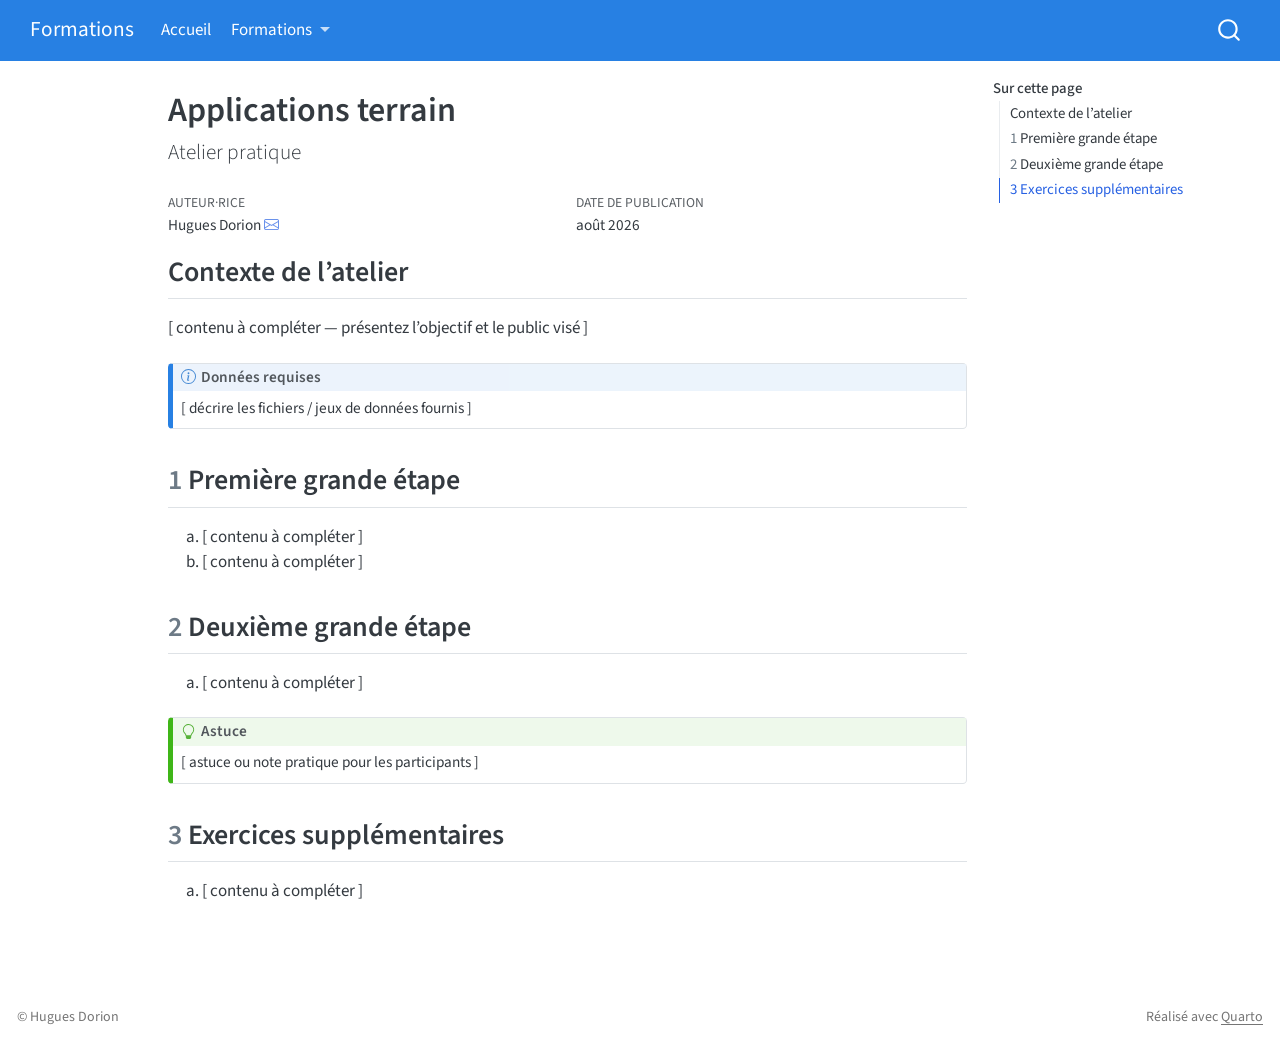
==== docs/atelier-applications-terrain/index.html @ c3490aff "Atelier #1 - Création carte ArcGIS pro" ====
<!DOCTYPE html>
<html xmlns="http://www.w3.org/1999/xhtml" lang="fr" xml:lang="fr"><head>

<meta charset="utf-8">
<meta name="generator" content="quarto-1.7.32">

<meta name="viewport" content="width=device-width, initial-scale=1.0, user-scalable=yes">

<meta name="author" content="Hugues Dorion">

<title>Applications terrain – Formations</title>
<style>
code{white-space: pre-wrap;}
span.smallcaps{font-variant: small-caps;}
div.columns{display: flex; gap: min(4vw, 1.5em);}
div.column{flex: auto; overflow-x: auto;}
div.hanging-indent{margin-left: 1.5em; text-indent: -1.5em;}
ul.task-list{list-style: none;}
ul.task-list li input[type="checkbox"] {
  width: 0.8em;
  margin: 0 0.8em 0.2em -1em; /* quarto-specific, see https://github.com/quarto-dev/quarto-cli/issues/4556 */ 
  vertical-align: middle;
}
</style>


<script src="../site_libs/quarto-nav/quarto-nav.js"></script>
<script src="../site_libs/quarto-nav/headroom.min.js"></script>
<script src="../site_libs/clipboard/clipboard.min.js"></script>
<script src="../site_libs/quarto-search/autocomplete.umd.js"></script>
<script src="../site_libs/quarto-search/fuse.min.js"></script>
<script src="../site_libs/quarto-search/quarto-search.js"></script>
<meta name="quarto:offset" content="../">
<script src="../site_libs/quarto-html/quarto.js" type="module"></script>
<script src="../site_libs/quarto-html/tabsets/tabsets.js" type="module"></script>
<script src="../site_libs/quarto-html/popper.min.js"></script>
<script src="../site_libs/quarto-html/tippy.umd.min.js"></script>
<script src="../site_libs/quarto-html/anchor.min.js"></script>
<link href="../site_libs/quarto-html/tippy.css" rel="stylesheet">
<link href="../site_libs/quarto-html/quarto-syntax-highlighting-37eea08aefeeee20ff55810ff984fec1.css" rel="stylesheet" id="quarto-text-highlighting-styles">
<script src="../site_libs/bootstrap/bootstrap.min.js"></script>
<link href="../site_libs/bootstrap/bootstrap-icons.css" rel="stylesheet">
<link href="../site_libs/bootstrap/bootstrap-a957552743cf229cecd72dbee48e5bde.min.css" rel="stylesheet" append-hash="true" id="quarto-bootstrap" data-mode="light">
<script id="quarto-search-options" type="application/json">{
  "location": "navbar",
  "copy-button": false,
  "collapse-after": 3,
  "panel-placement": "end",
  "type": "overlay",
  "limit": 50,
  "keyboard-shortcut": [
    "f",
    "/",
    "s"
  ],
  "show-item-context": false,
  "language": {
    "search-no-results-text": "Pas de résultats",
    "search-matching-documents-text": "documents trouvés",
    "search-copy-link-title": "Copier le lien vers la recherche",
    "search-hide-matches-text": "Cacher les correspondances additionnelles",
    "search-more-match-text": "correspondance de plus dans ce document",
    "search-more-matches-text": "correspondances de plus dans ce document",
    "search-clear-button-title": "Effacer",
    "search-text-placeholder": "",
    "search-detached-cancel-button-title": "Annuler",
    "search-submit-button-title": "Envoyer",
    "search-label": "Recherche"
  }
}</script>


</head>

<body class="nav-fixed quarto-light">

<div id="quarto-search-results"></div>
  <header id="quarto-header" class="headroom fixed-top">
    <nav class="navbar navbar-expand-lg " data-bs-theme="dark">
      <div class="navbar-container container-fluid">
      <div class="navbar-brand-container mx-auto">
    <a class="navbar-brand" href="../index.html">
    <span class="navbar-title">Formations</span>
    </a>
  </div>
            <div id="quarto-search" class="" title="Recherche"></div>
          <button class="navbar-toggler" type="button" data-bs-toggle="collapse" data-bs-target="#navbarCollapse" aria-controls="navbarCollapse" role="menu" aria-expanded="false" aria-label="Basculer la navigation" onclick="if (window.quartoToggleHeadroom) { window.quartoToggleHeadroom(); }">
  <span class="navbar-toggler-icon"></span>
</button>
          <div class="collapse navbar-collapse" id="navbarCollapse">
            <ul class="navbar-nav navbar-nav-scroll me-auto">
  <li class="nav-item">
    <a class="nav-link" href="../index.html"> 
<span class="menu-text">Accueil</span></a>
  </li>  
  <li class="nav-item dropdown ">
    <a class="nav-link dropdown-toggle" href="#" id="nav-menu-formations" role="link" data-bs-toggle="dropdown" aria-expanded="false">
 <span class="menu-text">Formations</span>
    </a>
    <ul class="dropdown-menu" aria-labelledby="nav-menu-formations">    
        <li>
    <a class="dropdown-item" href="../atelier-creation-carte/index.html">
 <span class="dropdown-text">Atelier — Création d’une carte dans ArcGIS Pro</span></a>
  </li>  
        <li>
    <a class="dropdown-item" href="../atelier-applications-terrain/index.html">
 <span class="dropdown-text">Atelier — Applications terrain</span></a>
  </li>  
    </ul>
  </li>
</ul>
          </div> <!-- /navcollapse -->
            <div class="quarto-navbar-tools">
</div>
      </div> <!-- /container-fluid -->
    </nav>
</header>
<!-- content -->
<div id="quarto-content" class="quarto-container page-columns page-rows-contents page-layout-article page-navbar">
<!-- sidebar -->
<!-- margin-sidebar -->
    <div id="quarto-margin-sidebar" class="sidebar margin-sidebar">
        <nav id="TOC" role="doc-toc" class="toc-active">
    <h2 id="toc-title">Sur cette page</h2>
   
  <ul>
  <li><a href="#contexte-de-latelier" id="toc-contexte-de-latelier" class="nav-link active" data-scroll-target="#contexte-de-latelier">Contexte de l’atelier</a></li>
  <li><a href="#première-grande-étape" id="toc-première-grande-étape" class="nav-link" data-scroll-target="#première-grande-étape"><span class="header-section-number">1</span> Première grande étape</a></li>
  <li><a href="#deuxième-grande-étape" id="toc-deuxième-grande-étape" class="nav-link" data-scroll-target="#deuxième-grande-étape"><span class="header-section-number">2</span> Deuxième grande étape</a></li>
  <li><a href="#exercices-supplémentaires" id="toc-exercices-supplémentaires" class="nav-link" data-scroll-target="#exercices-supplémentaires"><span class="header-section-number">3</span> Exercices supplémentaires</a></li>
  </ul>
</nav>
    </div>
<!-- main -->
<main class="content" id="quarto-document-content">

<header id="title-block-header" class="quarto-title-block default">
<div class="quarto-title">
<h1 class="title">Applications terrain</h1>
<p class="subtitle lead">Atelier pratique</p>
</div>



<div class="quarto-title-meta">

    <div>
    <div class="quarto-title-meta-heading">Auteur·rice</div>
    <div class="quarto-title-meta-contents">
             <p>Hugues Dorion <a href="mailto:hdorion@uqac.ca" class="quarto-title-author-email"><i class="bi bi-envelope"></i></a> </p>
          </div>
  </div>
    
    <div>
    <div class="quarto-title-meta-heading">Date de publication</div>
    <div class="quarto-title-meta-contents">
      <p class="date">août 2026</p>
    </div>
  </div>
  
    
  </div>
  


</header>


<section id="contexte-de-latelier" class="level2 unnumbered">
<h2 class="unnumbered anchored" data-anchor-id="contexte-de-latelier">Contexte de l’atelier</h2>
<p>[ contenu à compléter — présentez l’objectif et le public visé ]</p>
<div class="callout callout-style-default callout-note callout-titled">
<div class="callout-header d-flex align-content-center">
<div class="callout-icon-container">
<i class="callout-icon"></i>
</div>
<div class="callout-title-container flex-fill">
Données requises
</div>
</div>
<div class="callout-body-container callout-body">
<p>[ décrire les fichiers / jeux de données fournis ]</p>
</div>
</div>
</section>
<section id="première-grande-étape" class="level2" data-number="1">
<h2 data-number="1" class="anchored" data-anchor-id="première-grande-étape"><span class="header-section-number">1</span> Première grande étape</h2>
<ol type="a">
<li>[ contenu à compléter ]</li>
<li>[ contenu à compléter ]</li>
</ol>
</section>
<section id="deuxième-grande-étape" class="level2" data-number="2">
<h2 data-number="2" class="anchored" data-anchor-id="deuxième-grande-étape"><span class="header-section-number">2</span> Deuxième grande étape</h2>
<ol type="a">
<li>[ contenu à compléter ]</li>
</ol>
<div class="callout callout-style-default callout-tip callout-titled">
<div class="callout-header d-flex align-content-center">
<div class="callout-icon-container">
<i class="callout-icon"></i>
</div>
<div class="callout-title-container flex-fill">
Astuce
</div>
</div>
<div class="callout-body-container callout-body">
<p>[ astuce ou note pratique pour les participants ]</p>
</div>
</div>
</section>
<section id="exercices-supplémentaires" class="level2" data-number="3">
<h2 data-number="3" class="anchored" data-anchor-id="exercices-supplémentaires"><span class="header-section-number">3</span> Exercices supplémentaires</h2>
<ol type="a">
<li>[ contenu à compléter ]</li>
</ol>


</section>

</main> <!-- /main -->
<script id="quarto-html-after-body" type="application/javascript">
  window.document.addEventListener("DOMContentLoaded", function (event) {
    const icon = "";
    const anchorJS = new window.AnchorJS();
    anchorJS.options = {
      placement: 'right',
      icon: icon
    };
    anchorJS.add('.anchored');
    const isCodeAnnotation = (el) => {
      for (const clz of el.classList) {
        if (clz.startsWith('code-annotation-')) {                     
          return true;
        }
      }
      return false;
    }
    const onCopySuccess = function(e) {
      // button target
      const button = e.trigger;
      // don't keep focus
      button.blur();
      // flash "checked"
      button.classList.add('code-copy-button-checked');
      var currentTitle = button.getAttribute("title");
      button.setAttribute("title", "Copié");
      let tooltip;
      if (window.bootstrap) {
        button.setAttribute("data-bs-toggle", "tooltip");
        button.setAttribute("data-bs-placement", "left");
        button.setAttribute("data-bs-title", "Copié");
        tooltip = new bootstrap.Tooltip(button, 
          { trigger: "manual", 
            customClass: "code-copy-button-tooltip",
            offset: [0, -8]});
        tooltip.show();    
      }
      setTimeout(function() {
        if (tooltip) {
          tooltip.hide();
          button.removeAttribute("data-bs-title");
          button.removeAttribute("data-bs-toggle");
          button.removeAttribute("data-bs-placement");
        }
        button.setAttribute("title", currentTitle);
        button.classList.remove('code-copy-button-checked');
      }, 1000);
      // clear code selection
      e.clearSelection();
    }
    const getTextToCopy = function(trigger) {
        const codeEl = trigger.previousElementSibling.cloneNode(true);
        for (const childEl of codeEl.children) {
          if (isCodeAnnotation(childEl)) {
            childEl.remove();
          }
        }
        return codeEl.innerText;
    }
    const clipboard = new window.ClipboardJS('.code-copy-button:not([data-in-quarto-modal])', {
      text: getTextToCopy
    });
    clipboard.on('success', onCopySuccess);
    if (window.document.getElementById('quarto-embedded-source-code-modal')) {
      const clipboardModal = new window.ClipboardJS('.code-copy-button[data-in-quarto-modal]', {
        text: getTextToCopy,
        container: window.document.getElementById('quarto-embedded-source-code-modal')
      });
      clipboardModal.on('success', onCopySuccess);
    }
      var localhostRegex = new RegExp(/^(?:http|https):\/\/localhost\:?[0-9]*\//);
      var mailtoRegex = new RegExp(/^mailto:/);
        var filterRegex = new RegExp('/' + window.location.host + '/');
      var isInternal = (href) => {
          return filterRegex.test(href) || localhostRegex.test(href) || mailtoRegex.test(href);
      }
      // Inspect non-navigation links and adorn them if external
     var links = window.document.querySelectorAll('a[href]:not(.nav-link):not(.navbar-brand):not(.toc-action):not(.sidebar-link):not(.sidebar-item-toggle):not(.pagination-link):not(.no-external):not([aria-hidden]):not(.dropdown-item):not(.quarto-navigation-tool):not(.about-link)');
      for (var i=0; i<links.length; i++) {
        const link = links[i];
        if (!isInternal(link.href)) {
          // undo the damage that might have been done by quarto-nav.js in the case of
          // links that we want to consider external
          if (link.dataset.originalHref !== undefined) {
            link.href = link.dataset.originalHref;
          }
        }
      }
    function tippyHover(el, contentFn, onTriggerFn, onUntriggerFn) {
      const config = {
        allowHTML: true,
        maxWidth: 500,
        delay: 100,
        arrow: false,
        appendTo: function(el) {
            return el.parentElement;
        },
        interactive: true,
        interactiveBorder: 10,
        theme: 'quarto',
        placement: 'bottom-start',
      };
      if (contentFn) {
        config.content = contentFn;
      }
      if (onTriggerFn) {
        config.onTrigger = onTriggerFn;
      }
      if (onUntriggerFn) {
        config.onUntrigger = onUntriggerFn;
      }
      window.tippy(el, config); 
    }
    const noterefs = window.document.querySelectorAll('a[role="doc-noteref"]');
    for (var i=0; i<noterefs.length; i++) {
      const ref = noterefs[i];
      tippyHover(ref, function() {
        // use id or data attribute instead here
        let href = ref.getAttribute('data-footnote-href') || ref.getAttribute('href');
        try { href = new URL(href).hash; } catch {}
        const id = href.replace(/^#\/?/, "");
        const note = window.document.getElementById(id);
        if (note) {
          return note.innerHTML;
        } else {
          return "";
        }
      });
    }
    const xrefs = window.document.querySelectorAll('a.quarto-xref');
    const processXRef = (id, note) => {
      // Strip column container classes
      const stripColumnClz = (el) => {
        el.classList.remove("page-full", "page-columns");
        if (el.children) {
          for (const child of el.children) {
            stripColumnClz(child);
          }
        }
      }
      stripColumnClz(note)
      if (id === null || id.startsWith('sec-')) {
        // Special case sections, only their first couple elements
        const container = document.createElement("div");
        if (note.children && note.children.length > 2) {
          container.appendChild(note.children[0].cloneNode(true));
          for (let i = 1; i < note.children.length; i++) {
            const child = note.children[i];
            if (child.tagName === "P" && child.innerText === "") {
              continue;
            } else {
              container.appendChild(child.cloneNode(true));
              break;
            }
          }
          if (window.Quarto?.typesetMath) {
            window.Quarto.typesetMath(container);
          }
          return container.innerHTML
        } else {
          if (window.Quarto?.typesetMath) {
            window.Quarto.typesetMath(note);
          }
          return note.innerHTML;
        }
      } else {
        // Remove any anchor links if they are present
        const anchorLink = note.querySelector('a.anchorjs-link');
        if (anchorLink) {
          anchorLink.remove();
        }
        if (window.Quarto?.typesetMath) {
          window.Quarto.typesetMath(note);
        }
        if (note.classList.contains("callout")) {
          return note.outerHTML;
        } else {
          return note.innerHTML;
        }
      }
    }
    for (var i=0; i<xrefs.length; i++) {
      const xref = xrefs[i];
      tippyHover(xref, undefined, function(instance) {
        instance.disable();
        let url = xref.getAttribute('href');
        let hash = undefined; 
        if (url.startsWith('#')) {
          hash = url;
        } else {
          try { hash = new URL(url).hash; } catch {}
        }
        if (hash) {
          const id = hash.replace(/^#\/?/, "");
          const note = window.document.getElementById(id);
          if (note !== null) {
            try {
              const html = processXRef(id, note.cloneNode(true));
              instance.setContent(html);
            } finally {
              instance.enable();
              instance.show();
            }
          } else {
            // See if we can fetch this
            fetch(url.split('#')[0])
            .then(res => res.text())
            .then(html => {
              const parser = new DOMParser();
              const htmlDoc = parser.parseFromString(html, "text/html");
              const note = htmlDoc.getElementById(id);
              if (note !== null) {
                const html = processXRef(id, note);
                instance.setContent(html);
              } 
            }).finally(() => {
              instance.enable();
              instance.show();
            });
          }
        } else {
          // See if we can fetch a full url (with no hash to target)
          // This is a special case and we should probably do some content thinning / targeting
          fetch(url)
          .then(res => res.text())
          .then(html => {
            const parser = new DOMParser();
            const htmlDoc = parser.parseFromString(html, "text/html");
            const note = htmlDoc.querySelector('main.content');
            if (note !== null) {
              // This should only happen for chapter cross references
              // (since there is no id in the URL)
              // remove the first header
              if (note.children.length > 0 && note.children[0].tagName === "HEADER") {
                note.children[0].remove();
              }
              const html = processXRef(null, note);
              instance.setContent(html);
            } 
          }).finally(() => {
            instance.enable();
            instance.show();
          });
        }
      }, function(instance) {
      });
    }
        let selectedAnnoteEl;
        const selectorForAnnotation = ( cell, annotation) => {
          let cellAttr = 'data-code-cell="' + cell + '"';
          let lineAttr = 'data-code-annotation="' +  annotation + '"';
          const selector = 'span[' + cellAttr + '][' + lineAttr + ']';
          return selector;
        }
        const selectCodeLines = (annoteEl) => {
          const doc = window.document;
          const targetCell = annoteEl.getAttribute("data-target-cell");
          const targetAnnotation = annoteEl.getAttribute("data-target-annotation");
          const annoteSpan = window.document.querySelector(selectorForAnnotation(targetCell, targetAnnotation));
          const lines = annoteSpan.getAttribute("data-code-lines").split(",");
          const lineIds = lines.map((line) => {
            return targetCell + "-" + line;
          })
          let top = null;
          let height = null;
          let parent = null;
          if (lineIds.length > 0) {
              //compute the position of the single el (top and bottom and make a div)
              const el = window.document.getElementById(lineIds[0]);
              top = el.offsetTop;
              height = el.offsetHeight;
              parent = el.parentElement.parentElement;
            if (lineIds.length > 1) {
              const lastEl = window.document.getElementById(lineIds[lineIds.length - 1]);
              const bottom = lastEl.offsetTop + lastEl.offsetHeight;
              height = bottom - top;
            }
            if (top !== null && height !== null && parent !== null) {
              // cook up a div (if necessary) and position it 
              let div = window.document.getElementById("code-annotation-line-highlight");
              if (div === null) {
                div = window.document.createElement("div");
                div.setAttribute("id", "code-annotation-line-highlight");
                div.style.position = 'absolute';
                parent.appendChild(div);
              }
              div.style.top = top - 2 + "px";
              div.style.height = height + 4 + "px";
              div.style.left = 0;
              let gutterDiv = window.document.getElementById("code-annotation-line-highlight-gutter");
              if (gutterDiv === null) {
                gutterDiv = window.document.createElement("div");
                gutterDiv.setAttribute("id", "code-annotation-line-highlight-gutter");
                gutterDiv.style.position = 'absolute';
                const codeCell = window.document.getElementById(targetCell);
                const gutter = codeCell.querySelector('.code-annotation-gutter');
                gutter.appendChild(gutterDiv);
              }
              gutterDiv.style.top = top - 2 + "px";
              gutterDiv.style.height = height + 4 + "px";
            }
            selectedAnnoteEl = annoteEl;
          }
        };
        const unselectCodeLines = () => {
          const elementsIds = ["code-annotation-line-highlight", "code-annotation-line-highlight-gutter"];
          elementsIds.forEach((elId) => {
            const div = window.document.getElementById(elId);
            if (div) {
              div.remove();
            }
          });
          selectedAnnoteEl = undefined;
        };
          // Handle positioning of the toggle
      window.addEventListener(
        "resize",
        throttle(() => {
          elRect = undefined;
          if (selectedAnnoteEl) {
            selectCodeLines(selectedAnnoteEl);
          }
        }, 10)
      );
      function throttle(fn, ms) {
      let throttle = false;
      let timer;
        return (...args) => {
          if(!throttle) { // first call gets through
              fn.apply(this, args);
              throttle = true;
          } else { // all the others get throttled
              if(timer) clearTimeout(timer); // cancel #2
              timer = setTimeout(() => {
                fn.apply(this, args);
                timer = throttle = false;
              }, ms);
          }
        };
      }
        // Attach click handler to the DT
        const annoteDls = window.document.querySelectorAll('dt[data-target-cell]');
        for (const annoteDlNode of annoteDls) {
          annoteDlNode.addEventListener('click', (event) => {
            const clickedEl = event.target;
            if (clickedEl !== selectedAnnoteEl) {
              unselectCodeLines();
              const activeEl = window.document.querySelector('dt[data-target-cell].code-annotation-active');
              if (activeEl) {
                activeEl.classList.remove('code-annotation-active');
              }
              selectCodeLines(clickedEl);
              clickedEl.classList.add('code-annotation-active');
            } else {
              // Unselect the line
              unselectCodeLines();
              clickedEl.classList.remove('code-annotation-active');
            }
          });
        }
    const findCites = (el) => {
      const parentEl = el.parentElement;
      if (parentEl) {
        const cites = parentEl.dataset.cites;
        if (cites) {
          return {
            el,
            cites: cites.split(' ')
          };
        } else {
          return findCites(el.parentElement)
        }
      } else {
        return undefined;
      }
    };
    var bibliorefs = window.document.querySelectorAll('a[role="doc-biblioref"]');
    for (var i=0; i<bibliorefs.length; i++) {
      const ref = bibliorefs[i];
      const citeInfo = findCites(ref);
      if (citeInfo) {
        tippyHover(citeInfo.el, function() {
          var popup = window.document.createElement('div');
          citeInfo.cites.forEach(function(cite) {
            var citeDiv = window.document.createElement('div');
            citeDiv.classList.add('hanging-indent');
            citeDiv.classList.add('csl-entry');
            var biblioDiv = window.document.getElementById('ref-' + cite);
            if (biblioDiv) {
              citeDiv.innerHTML = biblioDiv.innerHTML;
            }
            popup.appendChild(citeDiv);
          });
          return popup.innerHTML;
        });
      }
    }
  });
  </script>
</div> <!-- /content -->
<footer class="footer">
  <div class="nav-footer">
    <div class="nav-footer-left">
<p>© Hugues Dorion</p>
</div>   
    <div class="nav-footer-center">
      &nbsp;
    </div>
    <div class="nav-footer-right">
<p>Réalisé avec <a href="https://quarto.org">Quarto</a></p>
</div>
  </div>
</footer>




</body></html>
---- docs/site_libs/quarto-html/tippy.css ----
.tippy-box[data-animation=fade][data-state=hidden]{opacity:0}[data-tippy-root]{max-width:calc(100vw - 10px)}.tippy-box{position:relative;background-color:#333;color:#fff;border-radius:4px;font-size:14px;line-height:1.4;white-space:normal;outline:0;transition-property:transform,visibility,opacity}.tippy-box[data-placement^=top]>.tippy-arrow{bottom:0}.tippy-box[data-placement^=top]>.tippy-arrow:before{bottom:-7px;left:0;border-width:8px 8px 0;border-top-color:initial;transform-origin:center top}.tippy-box[data-placement^=bottom]>.tippy-arrow{top:0}.tippy-box[data-placement^=bottom]>.tippy-arrow:before{top:-7px;left:0;border-width:0 8px 8px;border-bottom-color:initial;transform-origin:center bottom}.tippy-box[data-placement^=left]>.tippy-arrow{right:0}.tippy-box[data-placement^=left]>.tippy-arrow:before{border-width:8px 0 8px 8px;border-left-color:initial;right:-7px;transform-origin:center left}.tippy-box[data-placement^=right]>.tippy-arrow{left:0}.tippy-box[data-placement^=right]>.tippy-arrow:before{left:-7px;border-width:8px 8px 8px 0;border-right-color:initial;transform-origin:center right}.tippy-box[data-inertia][data-state=visible]{transition-timing-function:cubic-bezier(.54,1.5,.38,1.11)}.tippy-arrow{width:16px;height:16px;color:#333}.tippy-arrow:before{content:"";position:absolute;border-color:transparent;border-style:solid}.tippy-content{position:relative;padding:5px 9px;z-index:1}
---- docs/site_libs/quarto-html/quarto-syntax-highlighting-37eea08aefeeee20ff55810ff984fec1.css ----
/* quarto syntax highlight colors */
:root {
  --quarto-hl-ot-color: #003B4F;
  --quarto-hl-at-color: #657422;
  --quarto-hl-ss-color: #20794D;
  --quarto-hl-an-color: #5E5E5E;
  --quarto-hl-fu-color: #4758AB;
  --quarto-hl-st-color: #20794D;
  --quarto-hl-cf-color: #003B4F;
  --quarto-hl-op-color: #5E5E5E;
  --quarto-hl-er-color: #AD0000;
  --quarto-hl-bn-color: #AD0000;
  --quarto-hl-al-color: #AD0000;
  --quarto-hl-va-color: #111111;
  --quarto-hl-bu-color: inherit;
  --quarto-hl-ex-color: inherit;
  --quarto-hl-pp-color: #AD0000;
  --quarto-hl-in-color: #5E5E5E;
  --quarto-hl-vs-color: #20794D;
  --quarto-hl-wa-color: #5E5E5E;
  --quarto-hl-do-color: #5E5E5E;
  --quarto-hl-im-color: #00769E;
  --quarto-hl-ch-color: #20794D;
  --quarto-hl-dt-color: #AD0000;
  --quarto-hl-fl-color: #AD0000;
  --quarto-hl-co-color: #5E5E5E;
  --quarto-hl-cv-color: #5E5E5E;
  --quarto-hl-cn-color: #8f5902;
  --quarto-hl-sc-color: #5E5E5E;
  --quarto-hl-dv-color: #AD0000;
  --quarto-hl-kw-color: #003B4F;
}

/* other quarto variables */
:root {
  --quarto-font-monospace: SFMono-Regular, Menlo, Monaco, Consolas, "Liberation Mono", "Courier New", monospace;
}

/* syntax highlight based on Pandoc's rules */
pre > code.sourceCode > span {
  color: #003B4F;
}

code.sourceCode > span {
  color: #003B4F;
}

div.sourceCode,
div.sourceCode pre.sourceCode {
  color: #003B4F;
}

/* Normal */
code span {
  color: #003B4F;
}

/* Alert */
code span.al {
  color: #AD0000;
  font-style: inherit;
}

/* Annotation */
code span.an {
  color: #5E5E5E;
  font-style: inherit;
}

/* Attribute */
code span.at {
  color: #657422;
  font-style: inherit;
}

/* BaseN */
code span.bn {
  color: #AD0000;
  font-style: inherit;
}

/* BuiltIn */
code span.bu {
  font-style: inherit;
}

/* ControlFlow */
code span.cf {
  color: #003B4F;
  font-weight: bold;
  font-style: inherit;
}

/* Char */
code span.ch {
  color: #20794D;
  font-style: inherit;
}

/* Constant */
code span.cn {
  color: #8f5902;
  font-style: inherit;
}

/* Comment */
code span.co {
  color: #5E5E5E;
  font-style: inherit;
}

/* CommentVar */
code span.cv {
  color: #5E5E5E;
  font-style: italic;
}

/* Documentation */
code span.do {
  color: #5E5E5E;
  font-style: italic;
}

/* DataType */
code span.dt {
  color: #AD0000;
  font-style: inherit;
}

/* DecVal */
code span.dv {
  color: #AD0000;
  font-style: inherit;
}

/* Error */
code span.er {
  color: #AD0000;
  font-style: inherit;
}

/* Extension */
code span.ex {
  font-style: inherit;
}

/* Float */
code span.fl {
  color: #AD0000;
  font-style: inherit;
}

/* Function */
code span.fu {
  color: #4758AB;
  font-style: inherit;
}

/* Import */
code span.im {
  color: #00769E;
  font-style: inherit;
}

/* Information */
code span.in {
  color: #5E5E5E;
  font-style: inherit;
}

/* Keyword */
code span.kw {
  color: #003B4F;
  font-weight: bold;
  font-style: inherit;
}

/* Operator */
code span.op {
  color: #5E5E5E;
  font-style: inherit;
}

/* Other */
code span.ot {
  color: #003B4F;
  font-style: inherit;
}

/* Preprocessor */
code span.pp {
  color: #AD0000;
  font-style: inherit;
}

/* SpecialChar */
code span.sc {
  color: #5E5E5E;
  font-style: inherit;
}

/* SpecialString */
code span.ss {
  color: #20794D;
  font-style: inherit;
}

/* String */
code span.st {
  color: #20794D;
  font-style: inherit;
}

/* Variable */
code span.va {
  color: #111111;
  font-style: inherit;
}

/* VerbatimString */
code span.vs {
  color: #20794D;
  font-style: inherit;
}

/* Warning */
code span.wa {
  color: #5E5E5E;
  font-style: italic;
}

.prevent-inlining {
  content: "</";
}

/*# sourceMappingURL=27d3d809615f7771493d095567f04340.css.map */
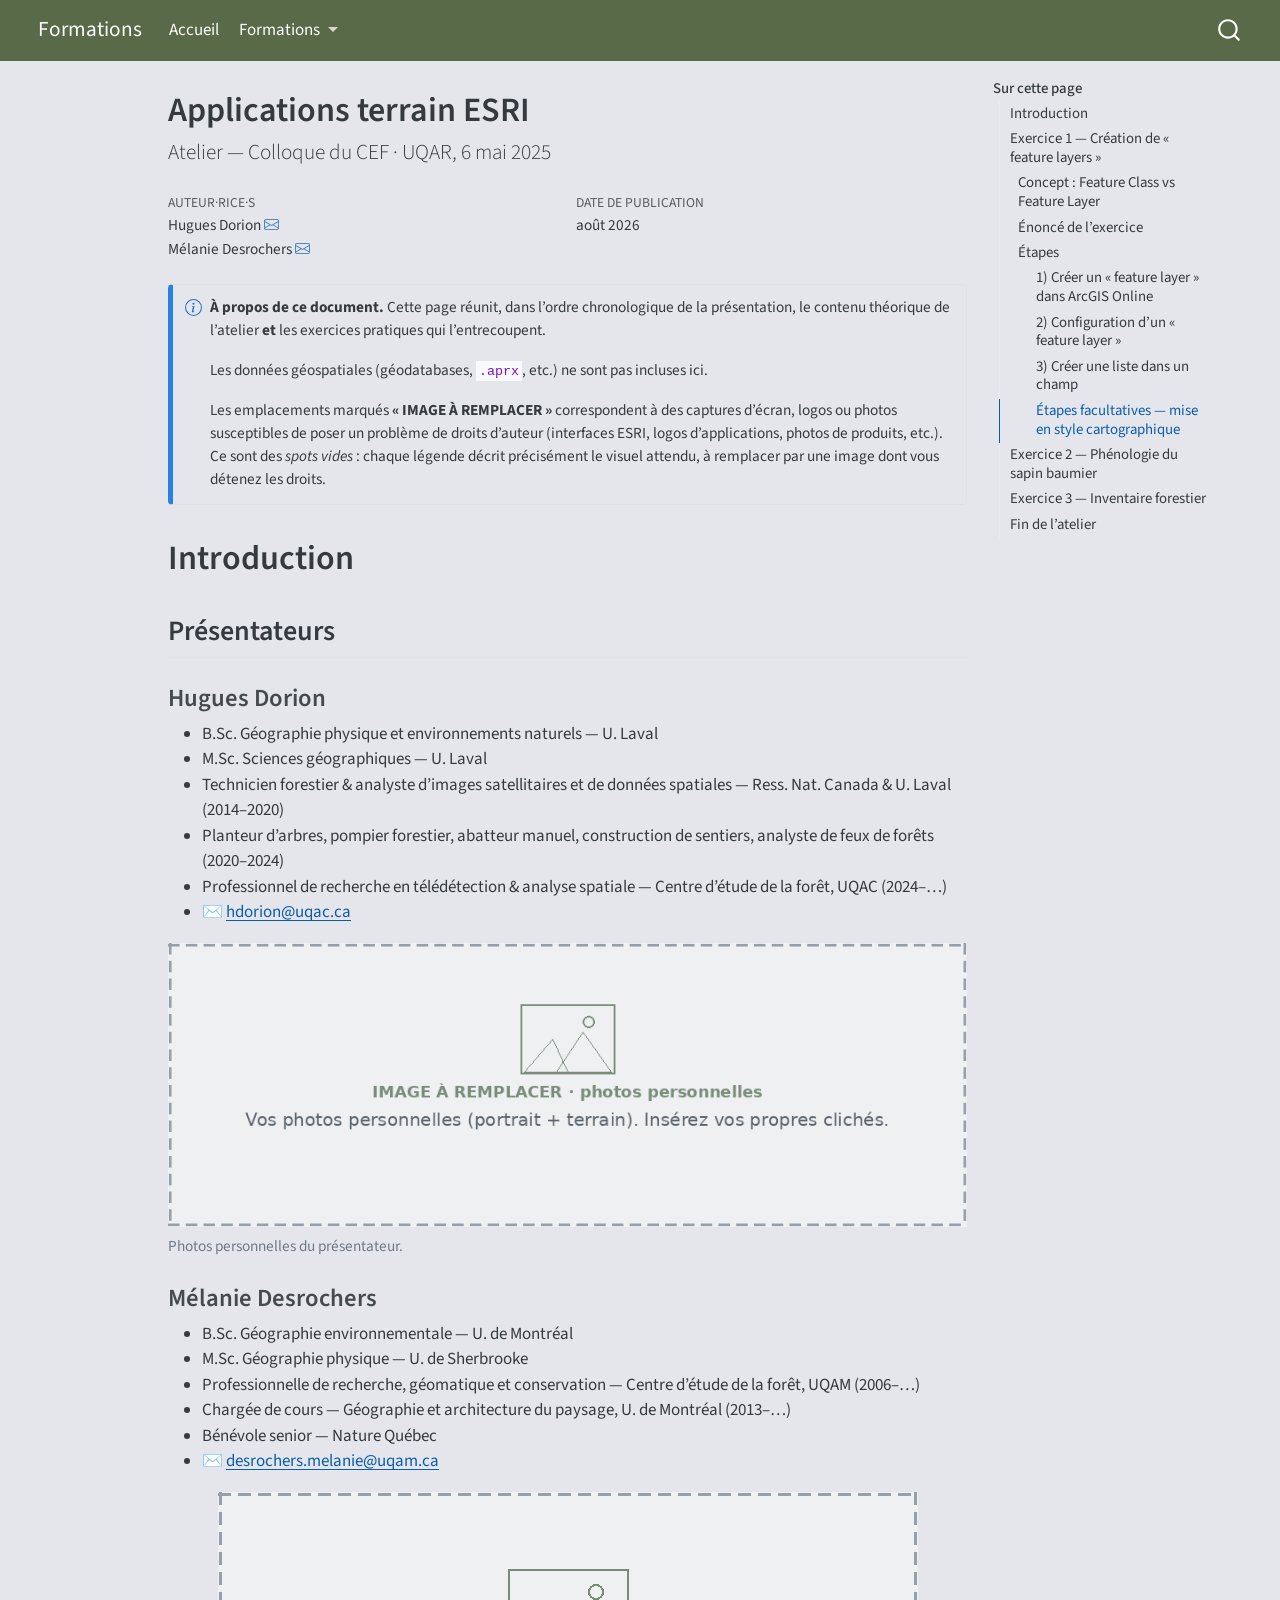
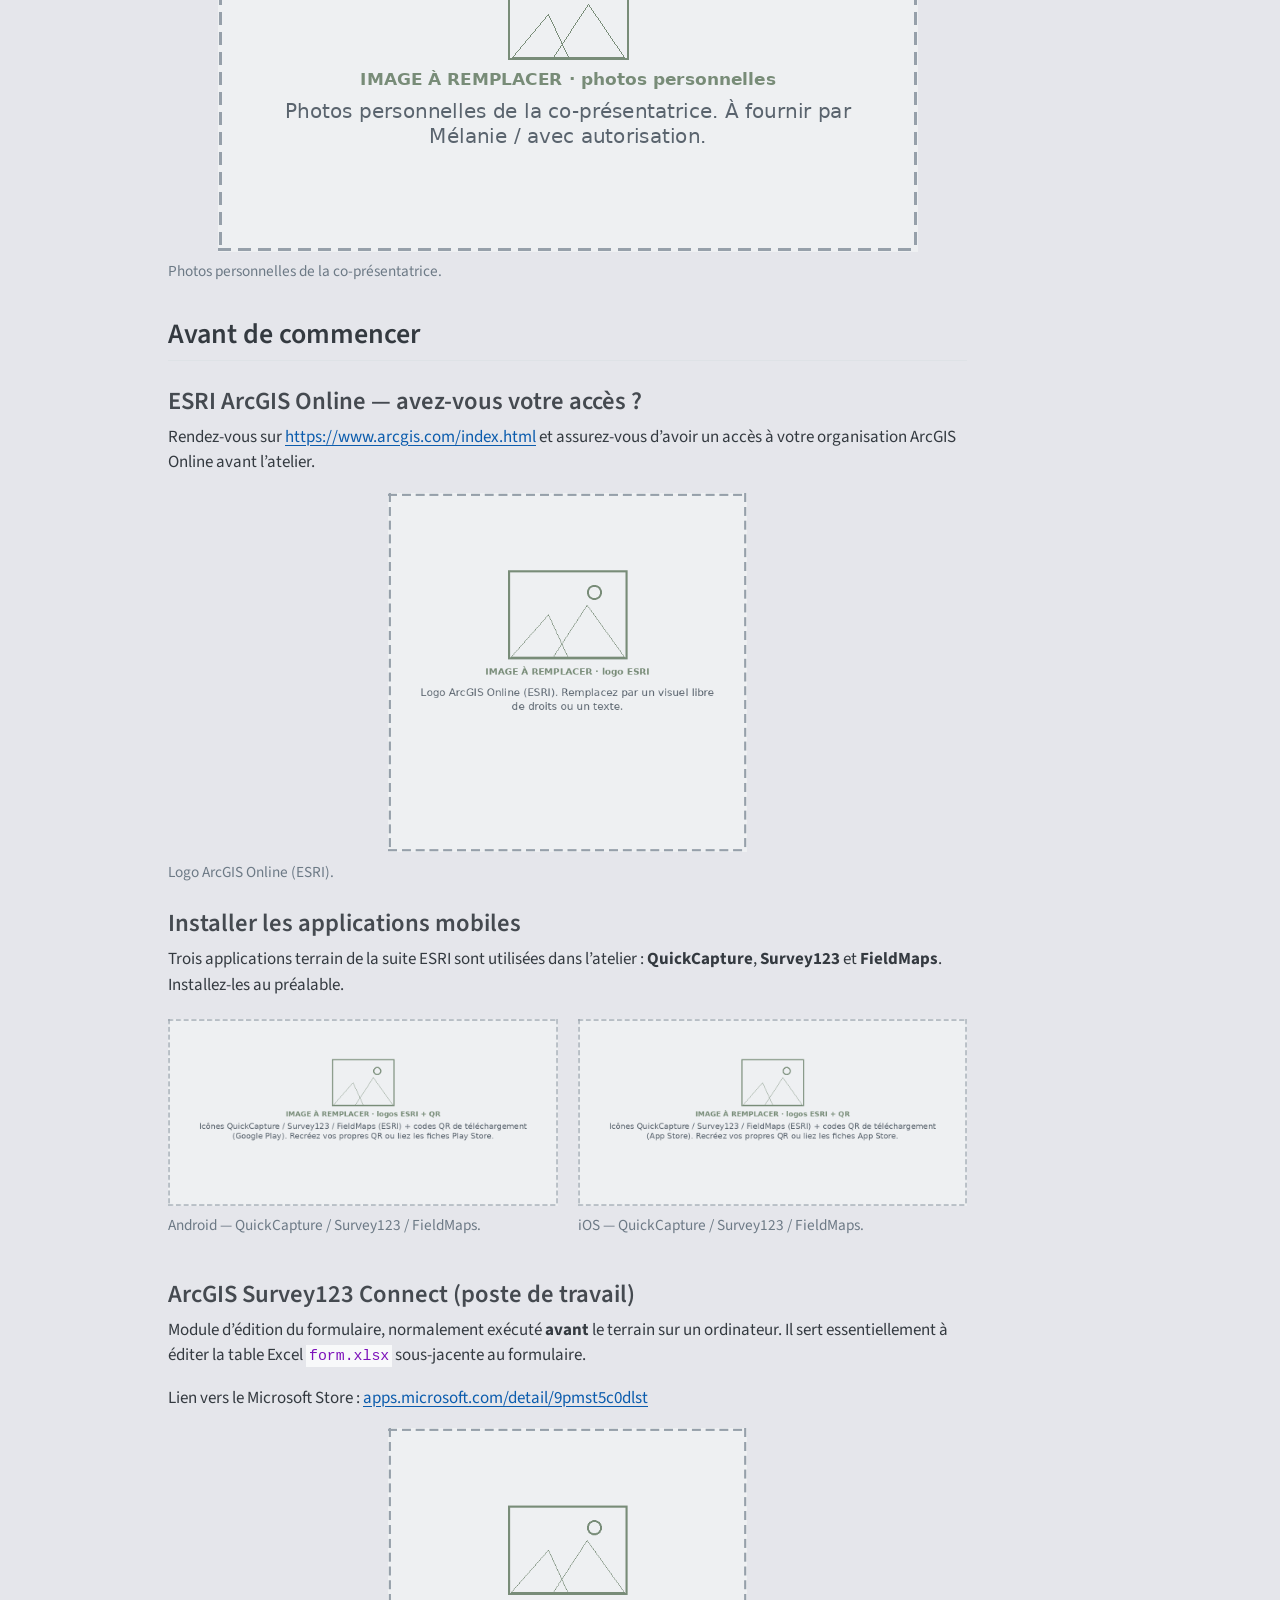
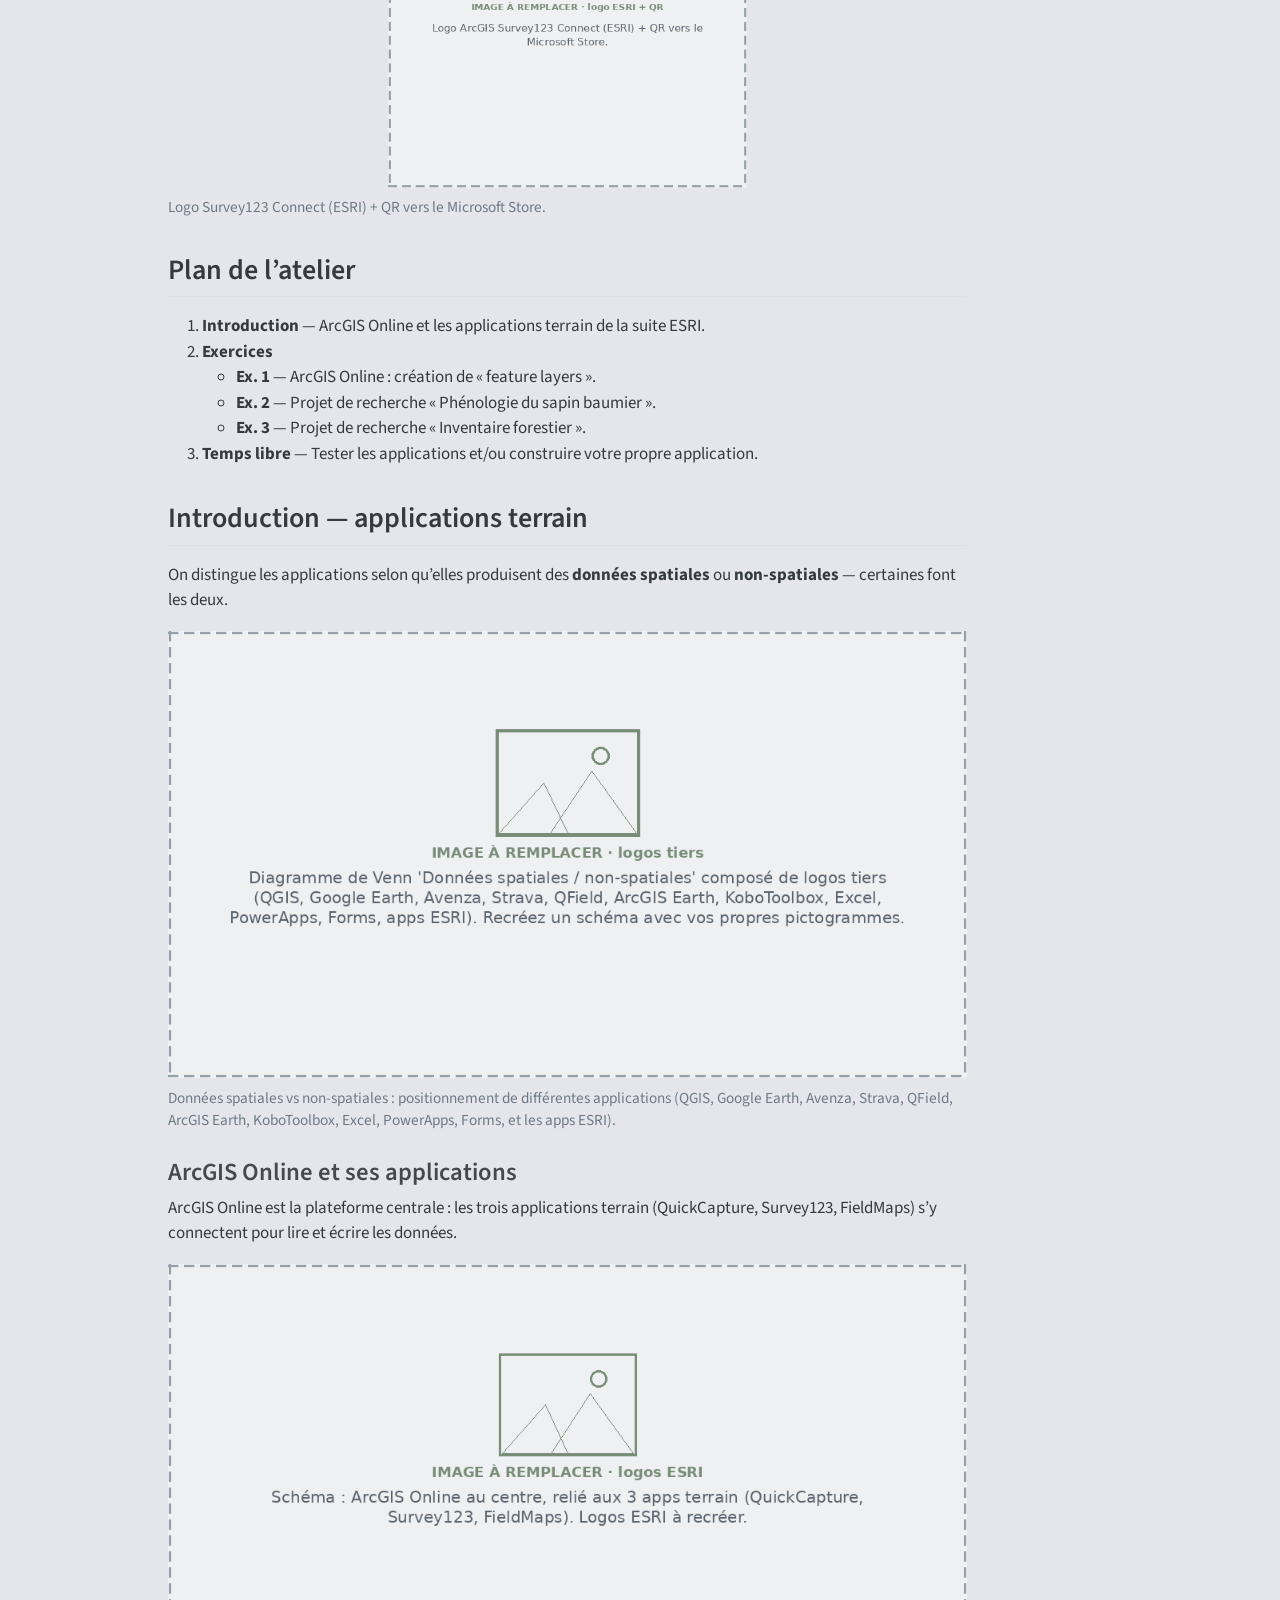
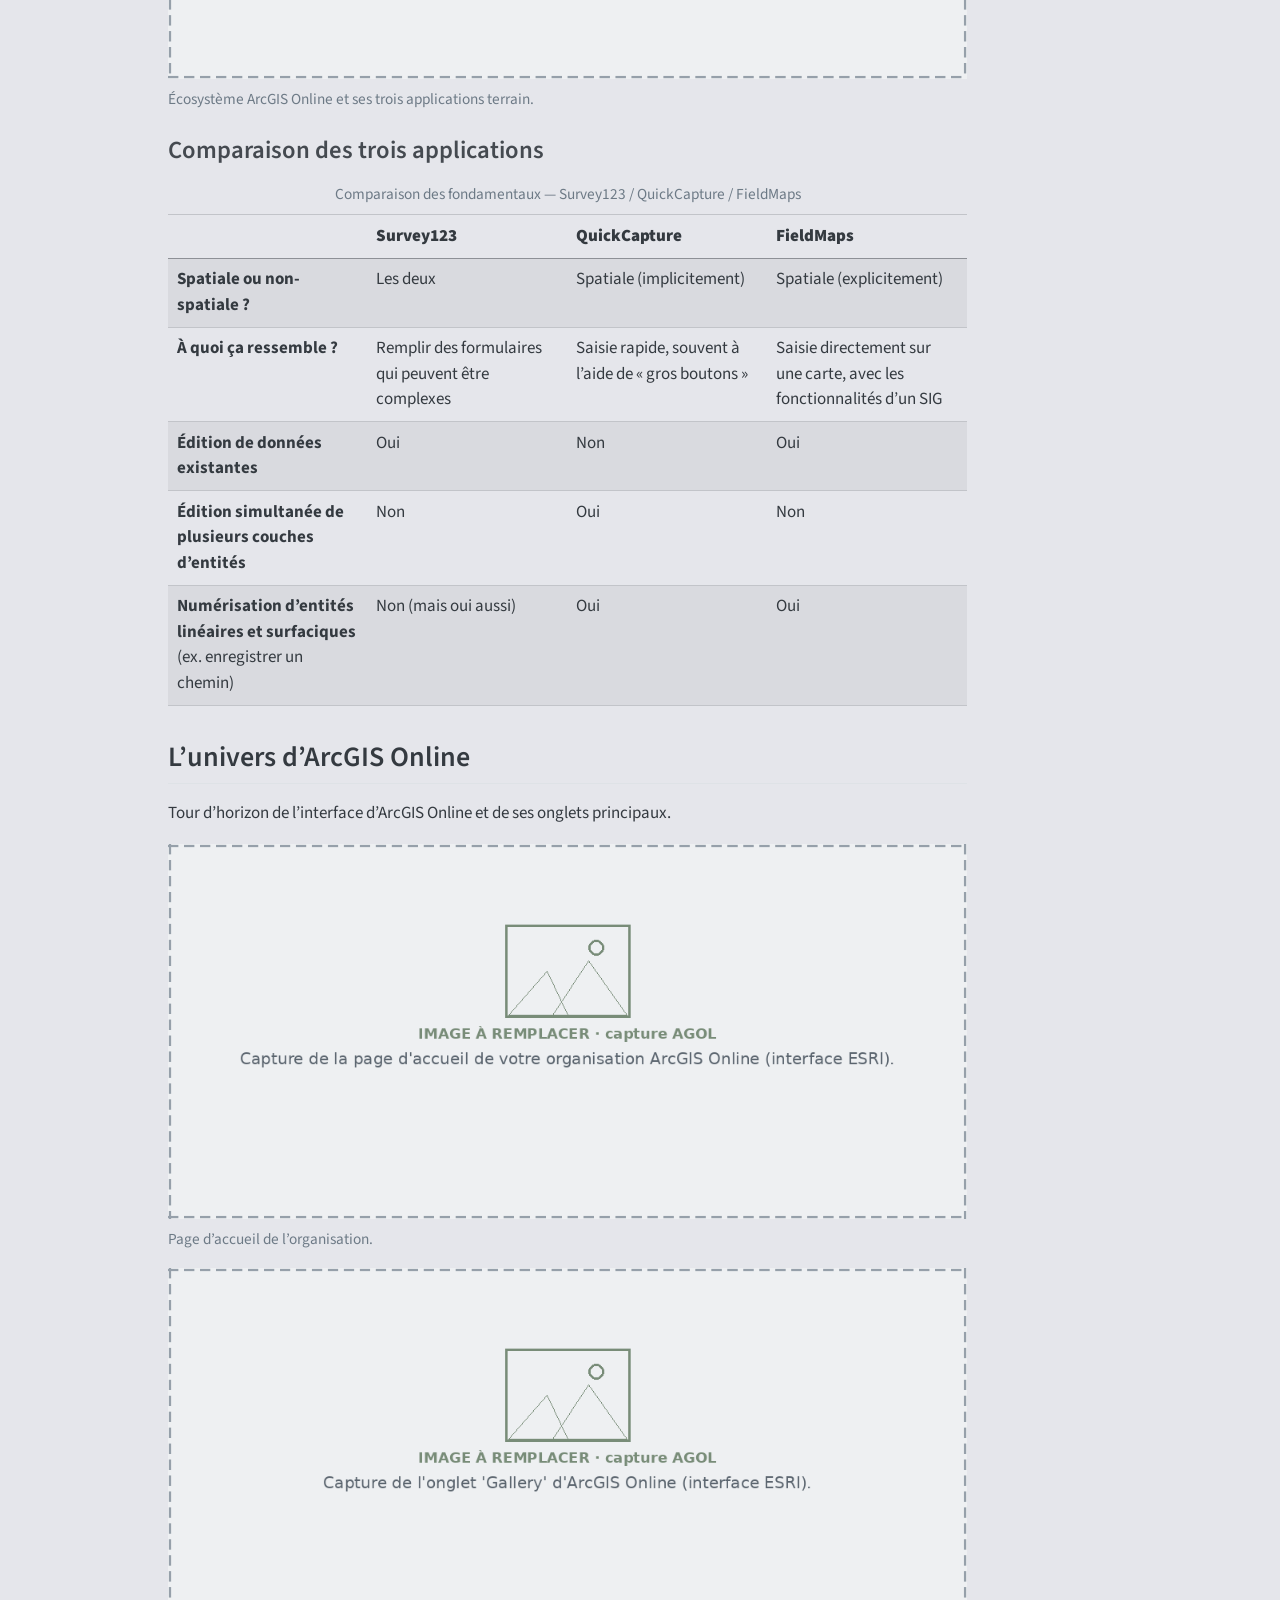
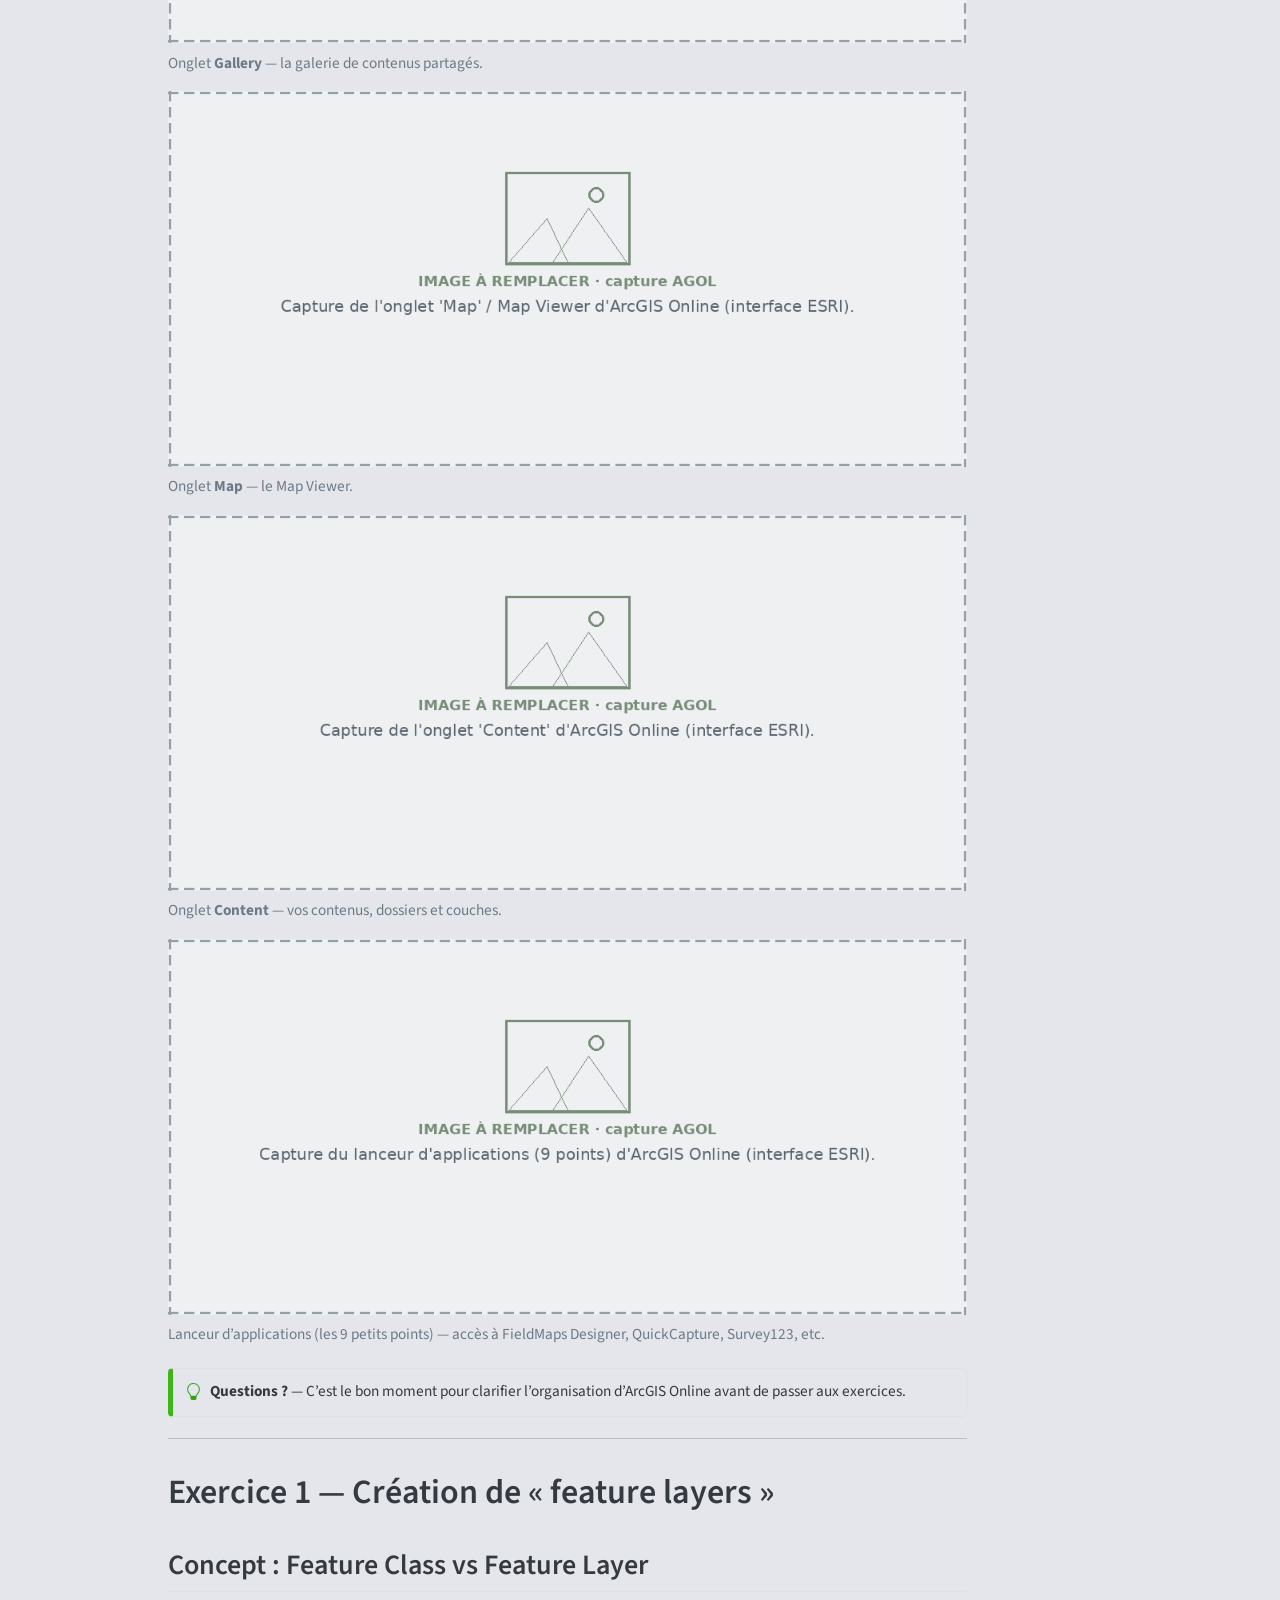
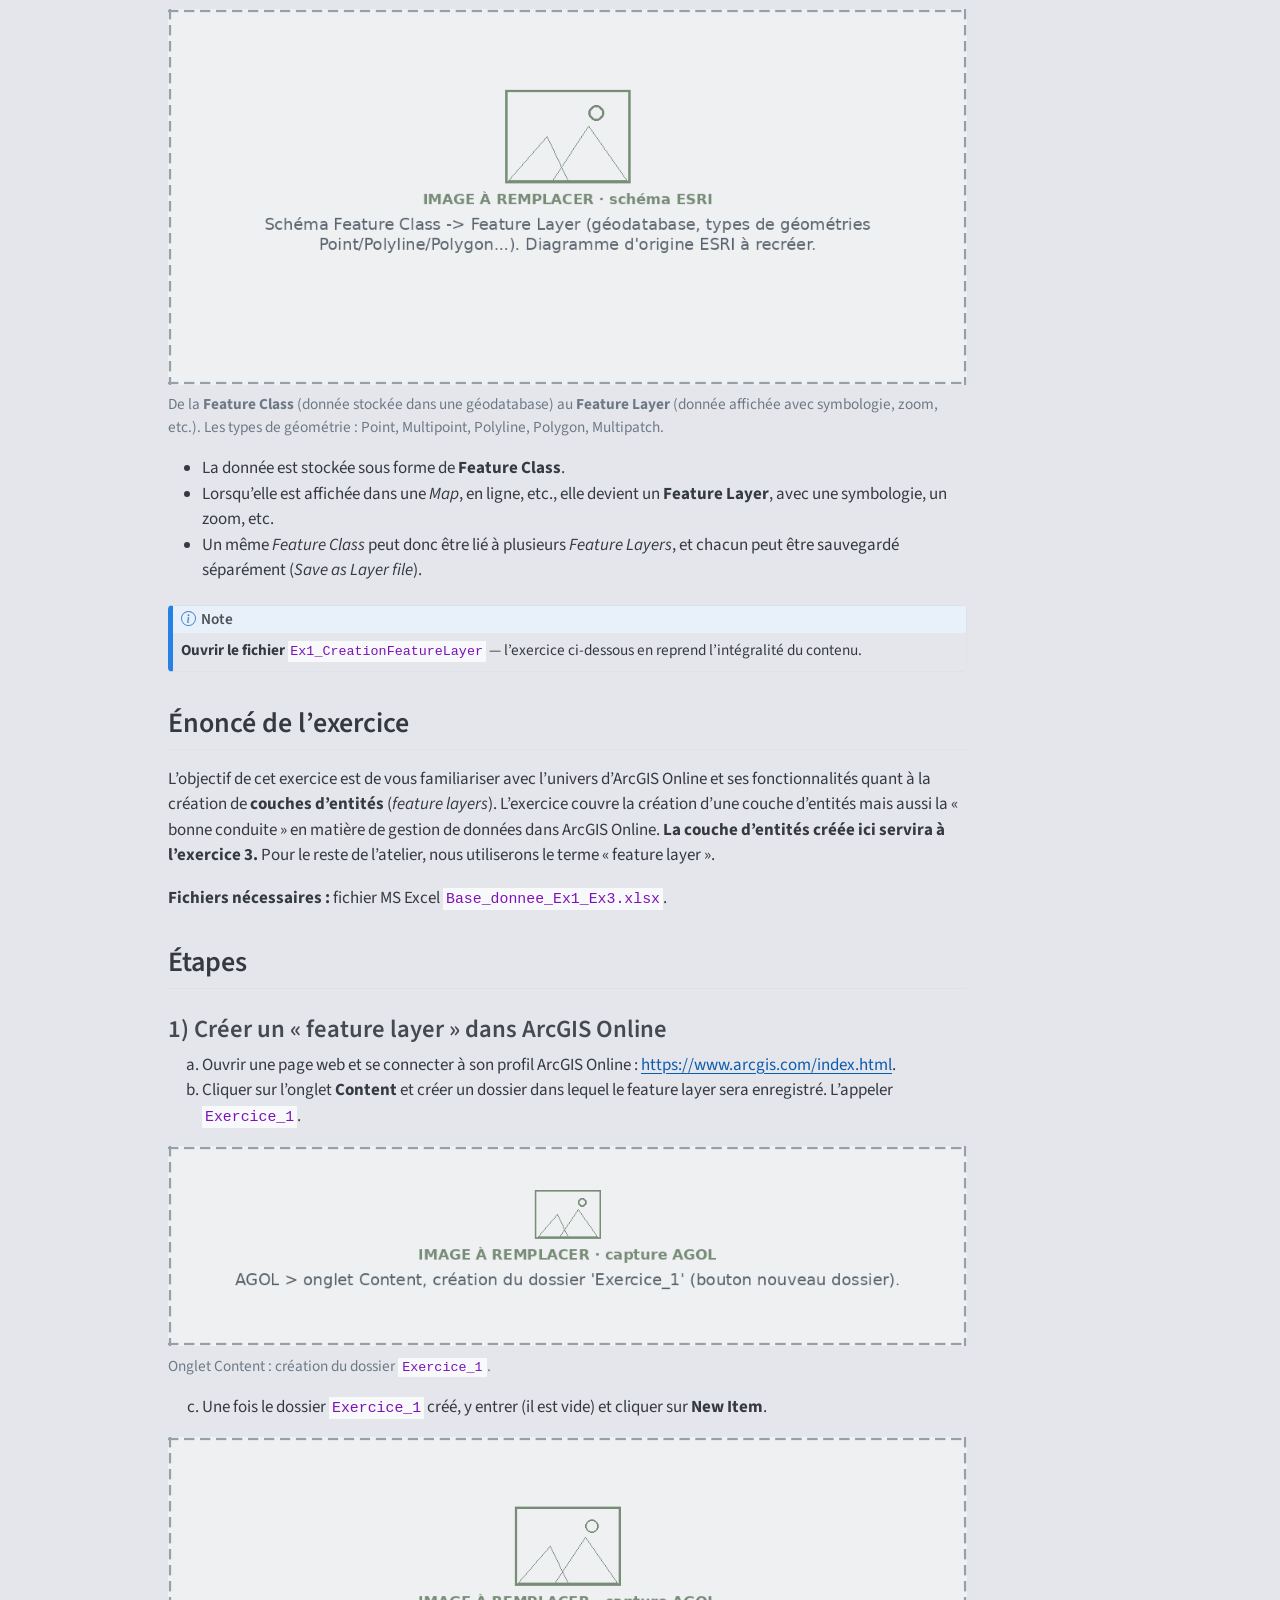
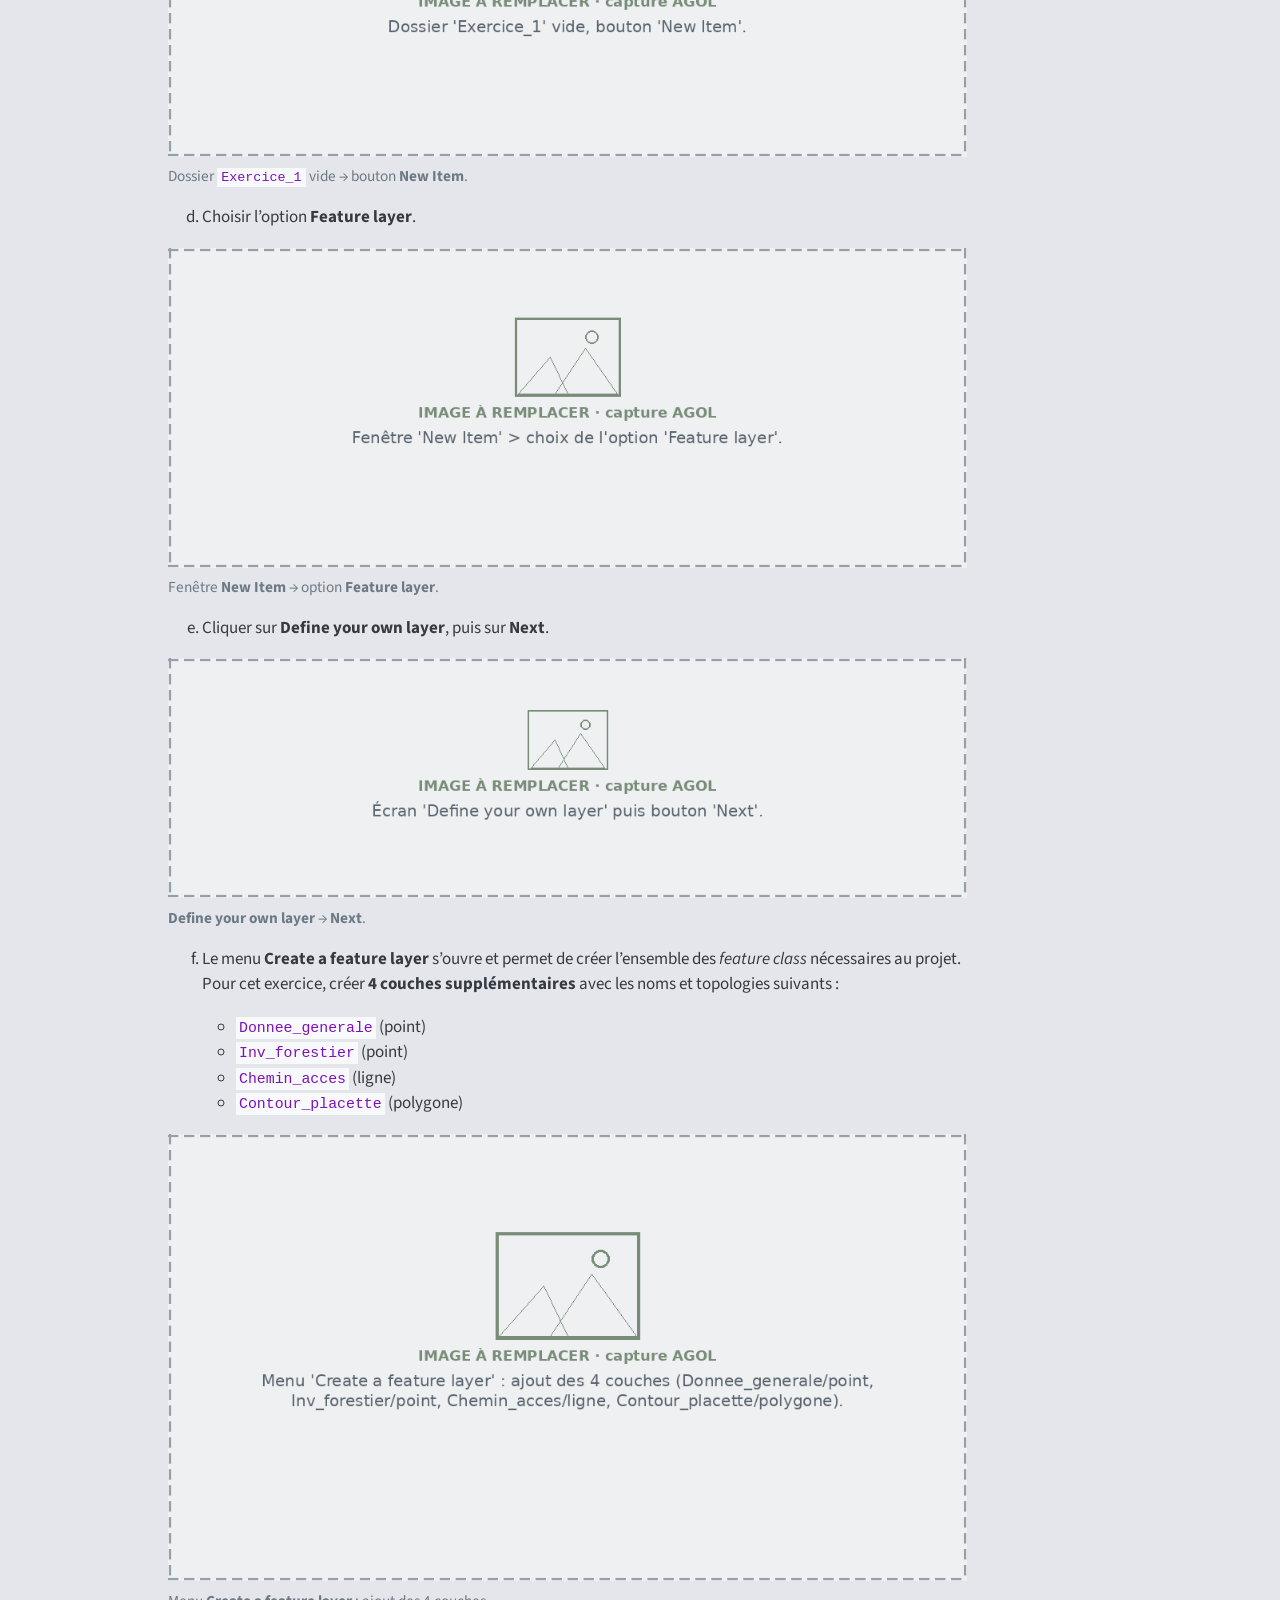
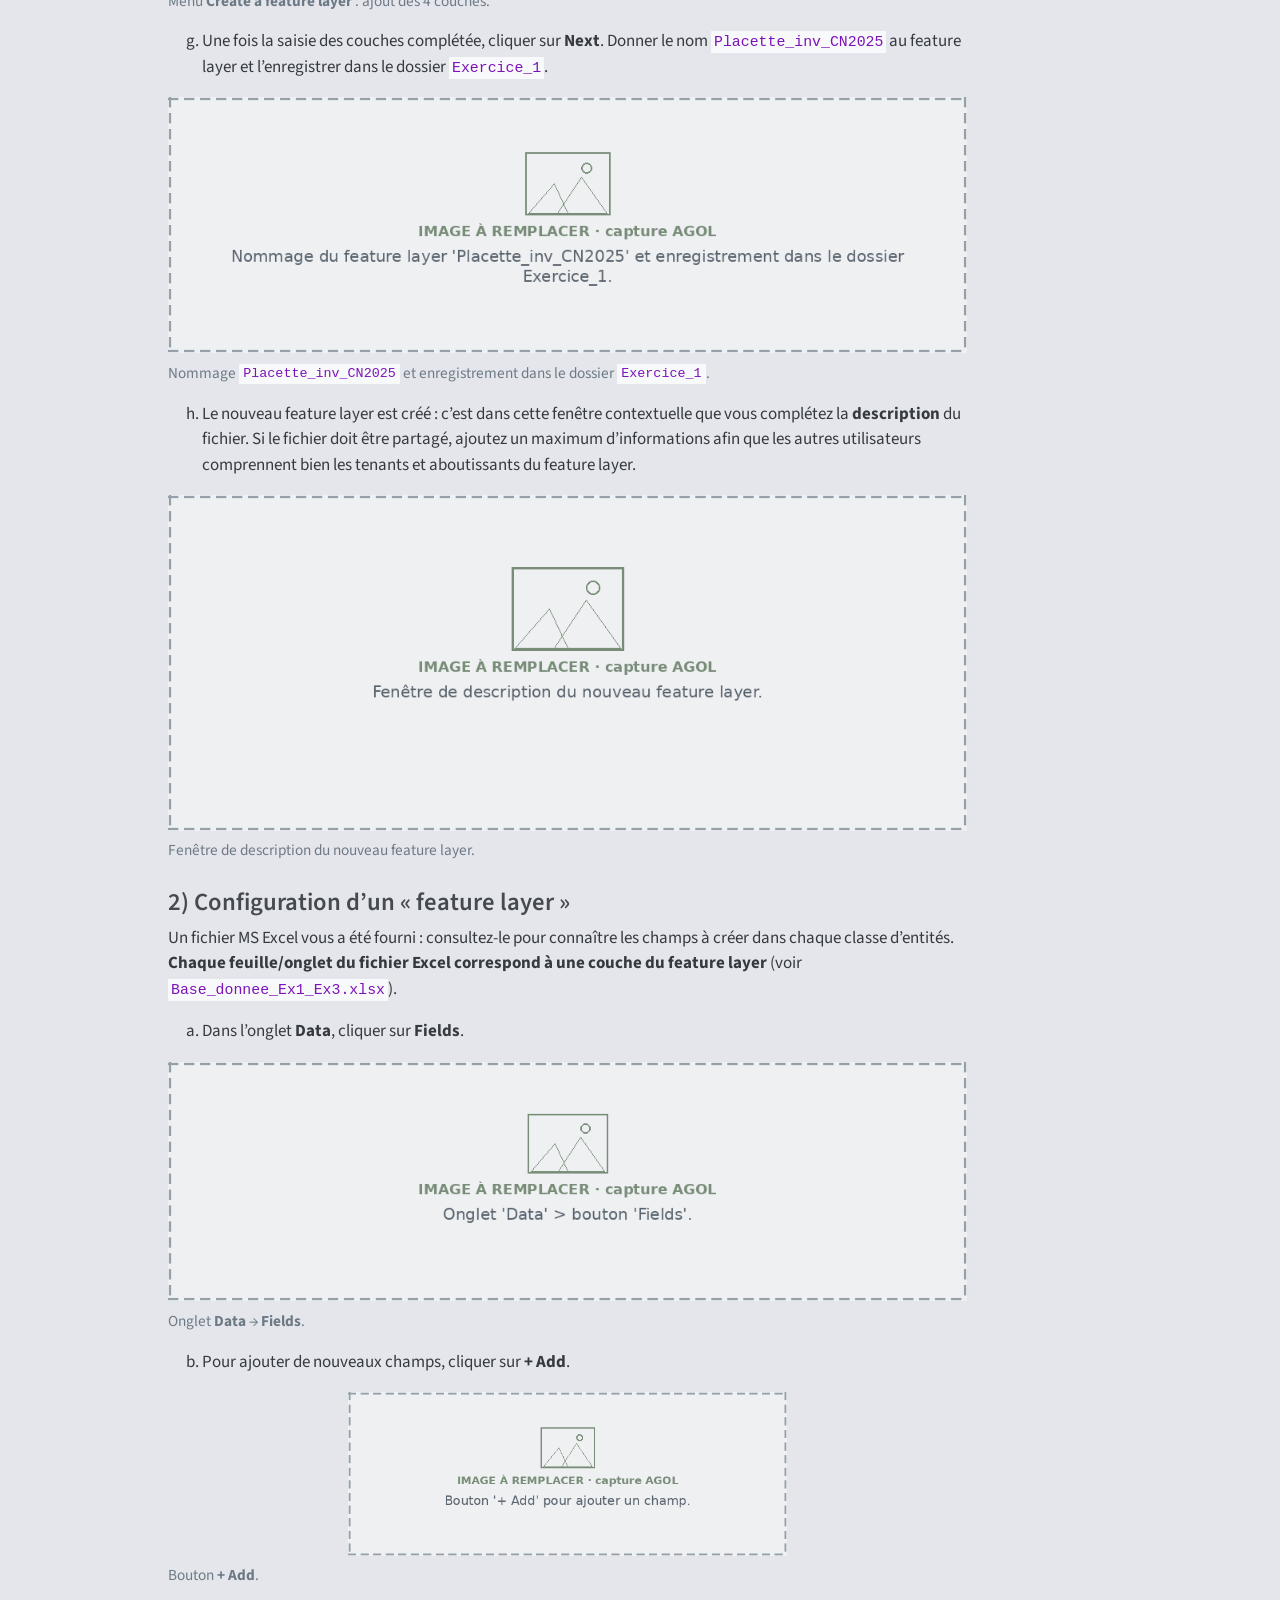
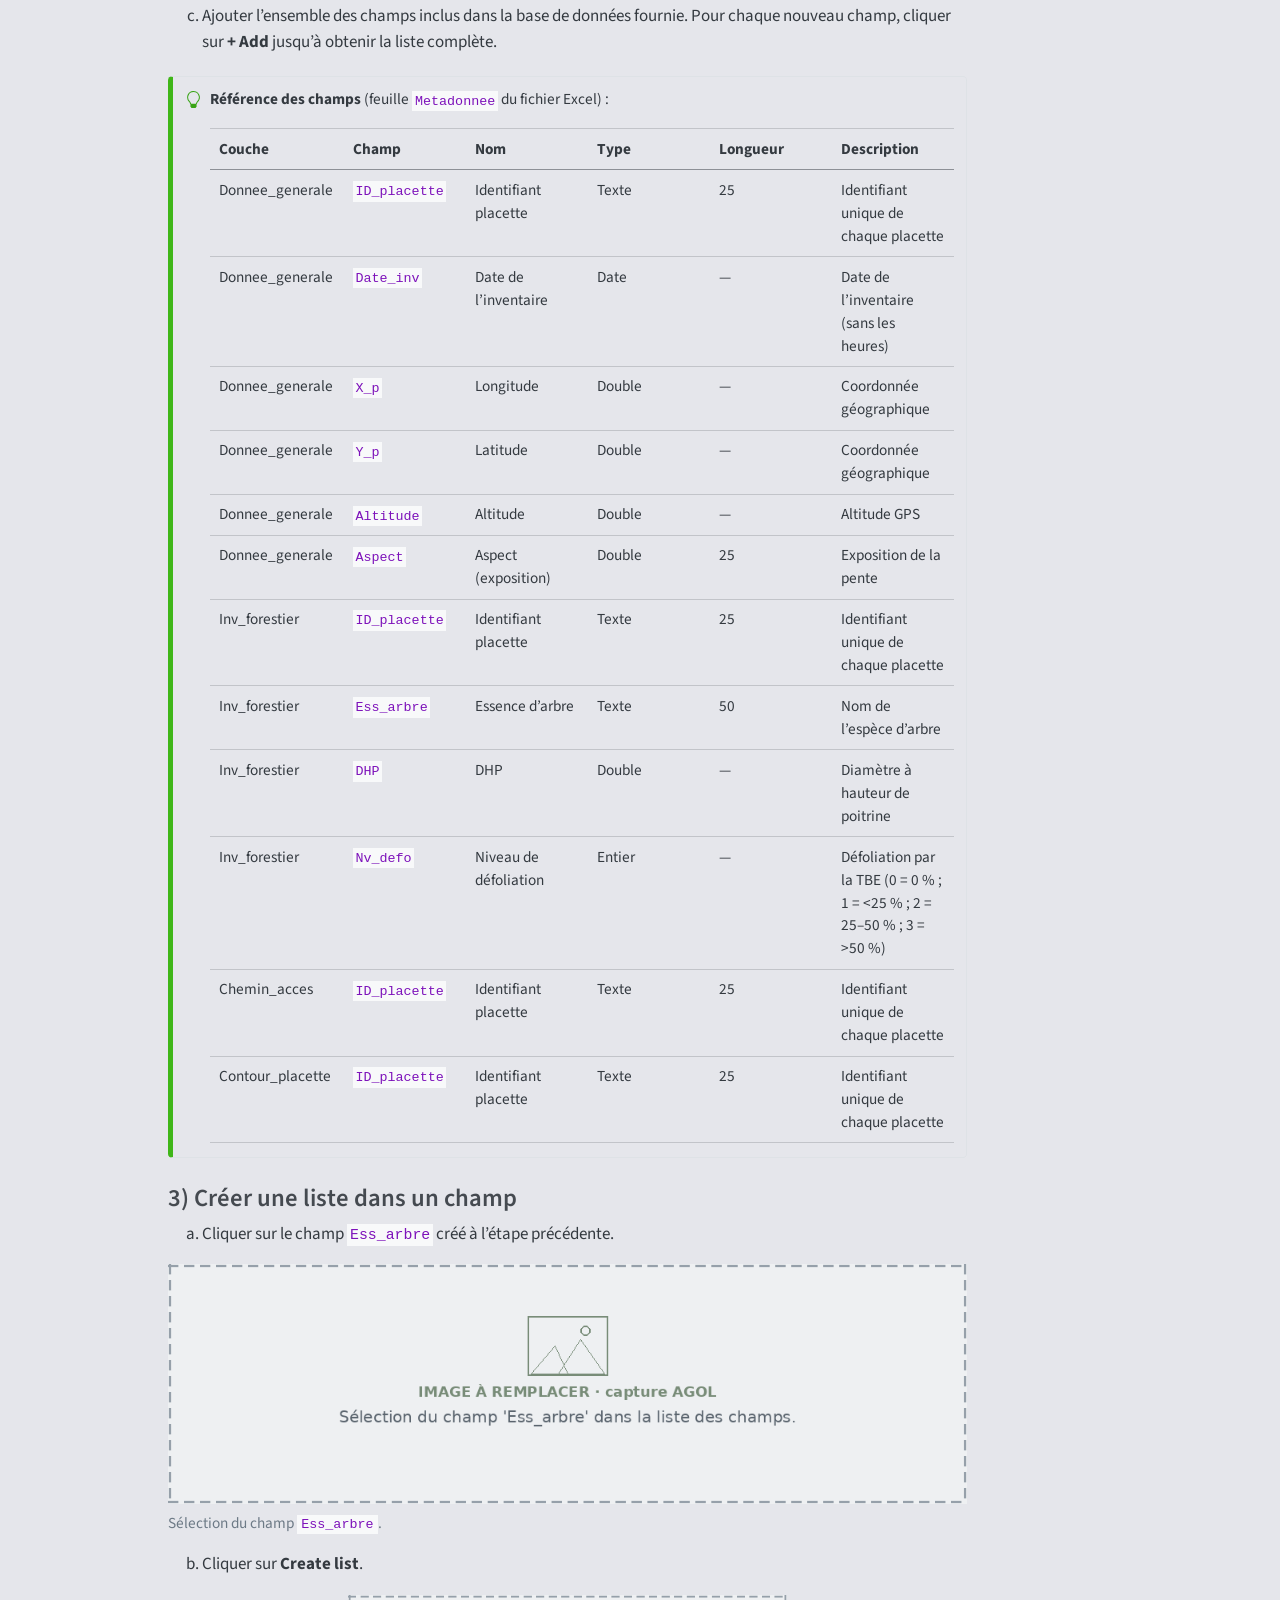
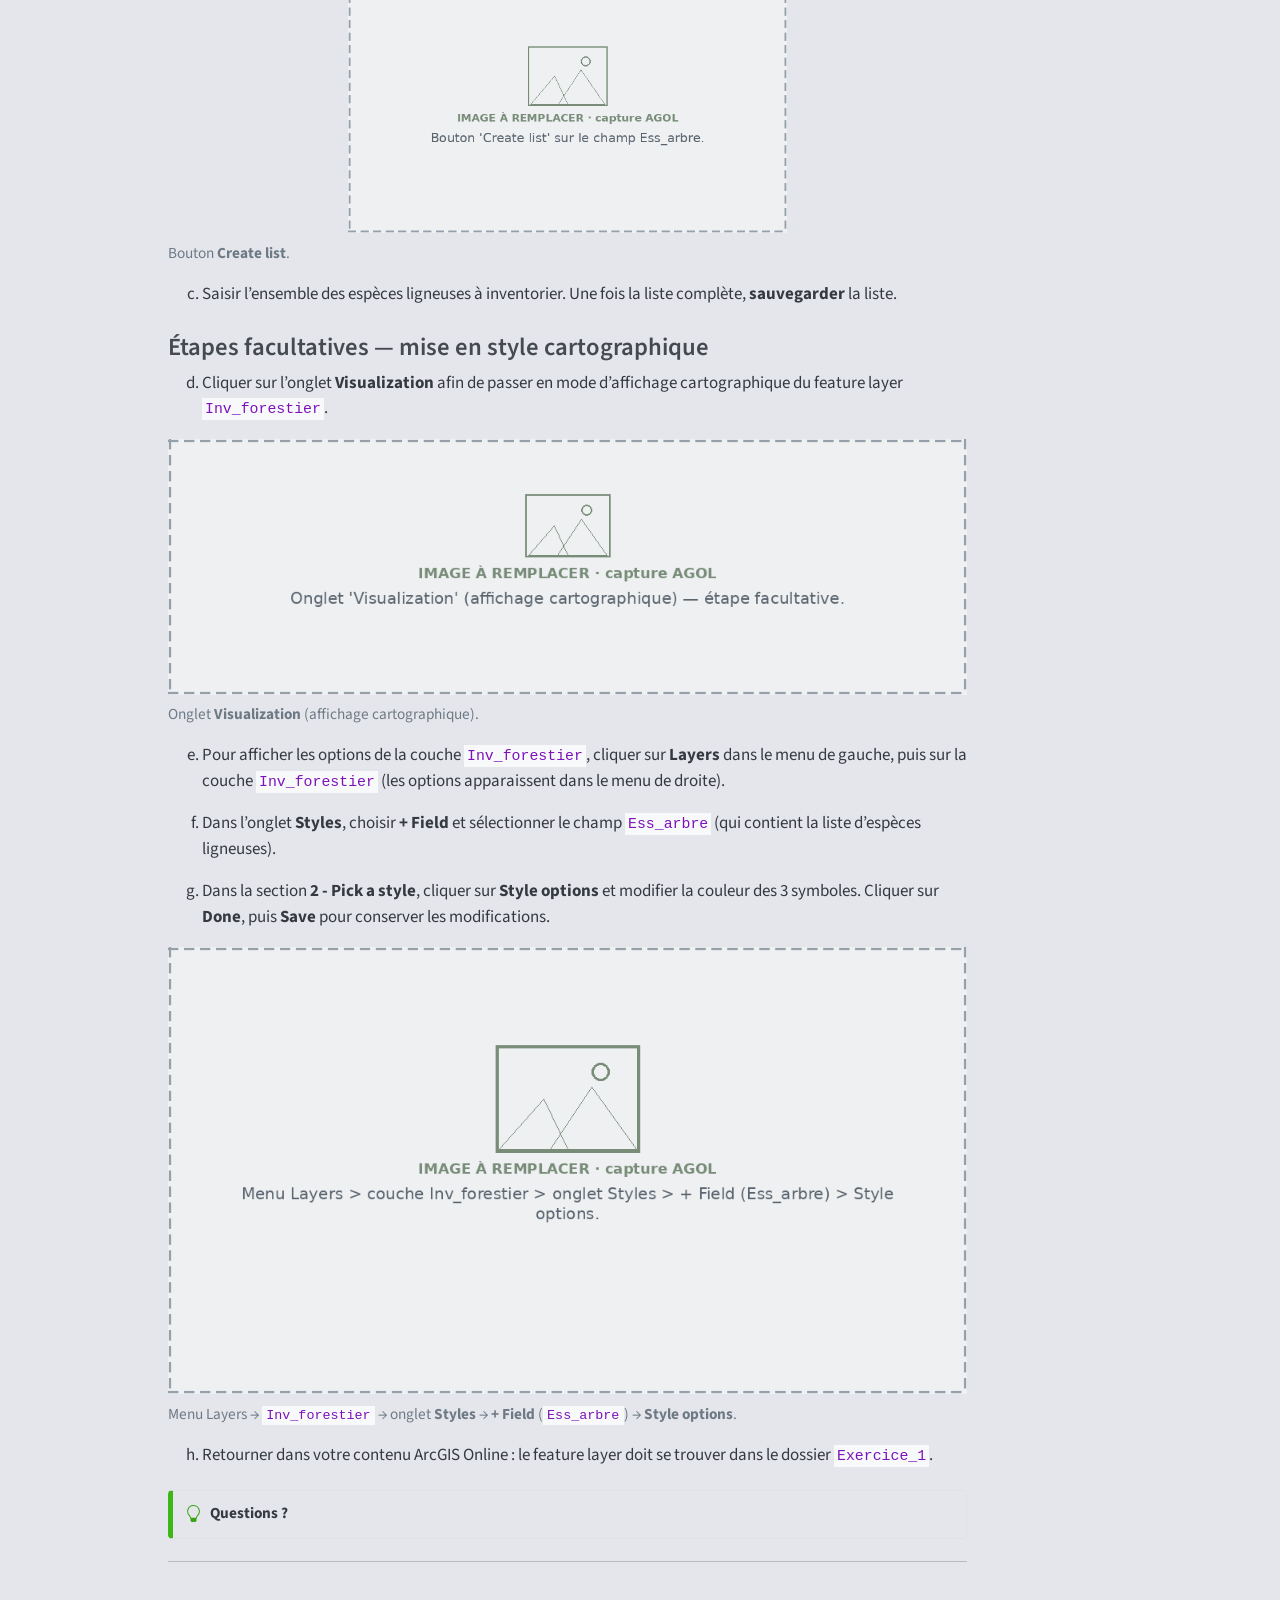
==== commit 0a450191: "Nettoyage projet Quarto imbriqué dans atelier-applications-terrain Suppression du dossier de sortie " ====
--- a/docs/atelier-applications-terrain/index.html
+++ b/docs/atelier-applications-terrain/index.html
@@ -7,8 +7,9 @@
 <meta name="viewport" content="width=device-width, initial-scale=1.0, user-scalable=yes">
 
 <meta name="author" content="Hugues Dorion">
-
-<title>Applications terrain – Formations</title>
+<meta name="author" content="Mélanie Desrochers">
+
+<title>Applications terrain ESRI – Formations</title>
 <style>
 code{white-space: pre-wrap;}
 span.smallcaps{font-variant: small-caps;}
@@ -40,7 +41,7 @@
 <link href="../site_libs/quarto-html/quarto-syntax-highlighting-37eea08aefeeee20ff55810ff984fec1.css" rel="stylesheet" id="quarto-text-highlighting-styles">
 <script src="../site_libs/bootstrap/bootstrap.min.js"></script>
 <link href="../site_libs/bootstrap/bootstrap-icons.css" rel="stylesheet">
-<link href="../site_libs/bootstrap/bootstrap-a957552743cf229cecd72dbee48e5bde.min.css" rel="stylesheet" append-hash="true" id="quarto-bootstrap" data-mode="light">
+<link href="../site_libs/bootstrap/bootstrap-0c16822f177ab84cf0ef8b3a1a69854c.min.css" rel="stylesheet" append-hash="true" id="quarto-bootstrap" data-mode="light">
 <script id="quarto-search-options" type="application/json">{
   "location": "navbar",
   "copy-button": false,
@@ -79,6 +80,9 @@
     <nav class="navbar navbar-expand-lg " data-bs-theme="dark">
       <div class="navbar-container container-fluid">
       <div class="navbar-brand-container mx-auto">
+    <a href="../index.html" class="navbar-brand navbar-brand-logo">
+    <img src="../images/logo_CEF.png" alt="" class="navbar-logo">
+    </a>
     <a class="navbar-brand" href="../index.html">
     <span class="navbar-title">Formations</span>
     </a>
@@ -100,11 +104,11 @@
     <ul class="dropdown-menu" aria-labelledby="nav-menu-formations">    
         <li>
     <a class="dropdown-item" href="../atelier-creation-carte/index.html">
- <span class="dropdown-text">Atelier — Création d’une carte dans ArcGIS Pro</span></a>
+ <span class="dropdown-text">Atelier - Création d’une carte dans ArcGIS Pro</span></a>
   </li>  
         <li>
     <a class="dropdown-item" href="../atelier-applications-terrain/index.html">
- <span class="dropdown-text">Atelier — Applications terrain</span></a>
+ <span class="dropdown-text">Atelier - Applications terrain</span></a>
   </li>  
     </ul>
   </li>
@@ -124,10 +128,79 @@
     <h2 id="toc-title">Sur cette page</h2>
    
   <ul>
-  <li><a href="#contexte-de-latelier" id="toc-contexte-de-latelier" class="nav-link active" data-scroll-target="#contexte-de-latelier">Contexte de l’atelier</a></li>
-  <li><a href="#première-grande-étape" id="toc-première-grande-étape" class="nav-link" data-scroll-target="#première-grande-étape"><span class="header-section-number">1</span> Première grande étape</a></li>
-  <li><a href="#deuxième-grande-étape" id="toc-deuxième-grande-étape" class="nav-link" data-scroll-target="#deuxième-grande-étape"><span class="header-section-number">2</span> Deuxième grande étape</a></li>
-  <li><a href="#exercices-supplémentaires" id="toc-exercices-supplémentaires" class="nav-link" data-scroll-target="#exercices-supplémentaires"><span class="header-section-number">3</span> Exercices supplémentaires</a></li>
+  <li><a href="#sec-intro" id="toc-sec-intro" class="nav-link active" data-scroll-target="#sec-intro">Introduction</a>
+  <ul class="collapse">
+  <li><a href="#sec-presentateurs" id="toc-sec-presentateurs" class="nav-link" data-scroll-target="#sec-presentateurs">Présentateurs</a>
+  <ul class="collapse">
+  <li><a href="#hugues-dorion" id="toc-hugues-dorion" class="nav-link" data-scroll-target="#hugues-dorion">Hugues Dorion</a></li>
+  <li><a href="#mélanie-desrochers" id="toc-mélanie-desrochers" class="nav-link" data-scroll-target="#mélanie-desrochers">Mélanie Desrochers</a></li>
+  </ul></li>
+  <li><a href="#sec-avant" id="toc-sec-avant" class="nav-link" data-scroll-target="#sec-avant">Avant de commencer</a>
+  <ul class="collapse">
+  <li><a href="#esri-arcgis-online-avez-vous-votre-accès" id="toc-esri-arcgis-online-avez-vous-votre-accès" class="nav-link" data-scroll-target="#esri-arcgis-online-avez-vous-votre-accès">ESRI ArcGIS Online — avez-vous votre accès ?</a></li>
+  <li><a href="#installer-les-applications-mobiles" id="toc-installer-les-applications-mobiles" class="nav-link" data-scroll-target="#installer-les-applications-mobiles">Installer les applications mobiles</a></li>
+  <li><a href="#arcgis-survey123-connect-poste-de-travail" id="toc-arcgis-survey123-connect-poste-de-travail" class="nav-link" data-scroll-target="#arcgis-survey123-connect-poste-de-travail">ArcGIS Survey123 Connect (poste de travail)</a></li>
+  </ul></li>
+  <li><a href="#sec-plan" id="toc-sec-plan" class="nav-link" data-scroll-target="#sec-plan">Plan de l’atelier</a></li>
+  <li><a href="#sec-intro-apps" id="toc-sec-intro-apps" class="nav-link" data-scroll-target="#sec-intro-apps">Introduction — applications terrain</a>
+  <ul class="collapse">
+  <li><a href="#arcgis-online-et-ses-applications" id="toc-arcgis-online-et-ses-applications" class="nav-link" data-scroll-target="#arcgis-online-et-ses-applications">ArcGIS Online et ses applications</a></li>
+  <li><a href="#comparaison-des-trois-applications" id="toc-comparaison-des-trois-applications" class="nav-link" data-scroll-target="#comparaison-des-trois-applications">Comparaison des trois applications</a></li>
+  </ul></li>
+  <li><a href="#sec-univers" id="toc-sec-univers" class="nav-link" data-scroll-target="#sec-univers">L’univers d’ArcGIS Online</a></li>
+  </ul></li>
+  <li><a href="#sec-ex1" id="toc-sec-ex1" class="nav-link" data-scroll-target="#sec-ex1">Exercice 1 — Création de « feature layers »</a>
+  <ul class="collapse">
+  <li><a href="#concept-feature-class-vs-feature-layer" id="toc-concept-feature-class-vs-feature-layer" class="nav-link" data-scroll-target="#concept-feature-class-vs-feature-layer">Concept : Feature Class vs Feature Layer</a></li>
+  <li><a href="#énoncé-de-lexercice" id="toc-énoncé-de-lexercice" class="nav-link" data-scroll-target="#énoncé-de-lexercice">Énoncé de l’exercice</a></li>
+  <li><a href="#étapes" id="toc-étapes" class="nav-link" data-scroll-target="#étapes">Étapes</a>
+  <ul class="collapse">
+  <li><a href="#créer-un-feature-layer-dans-arcgis-online" id="toc-créer-un-feature-layer-dans-arcgis-online" class="nav-link" data-scroll-target="#créer-un-feature-layer-dans-arcgis-online">1) Créer un « feature layer » dans ArcGIS Online</a></li>
+  <li><a href="#configuration-dun-feature-layer" id="toc-configuration-dun-feature-layer" class="nav-link" data-scroll-target="#configuration-dun-feature-layer">2) Configuration d’un « feature layer »</a></li>
+  <li><a href="#créer-une-liste-dans-un-champ" id="toc-créer-une-liste-dans-un-champ" class="nav-link" data-scroll-target="#créer-une-liste-dans-un-champ">3) Créer une liste dans un champ</a></li>
+  <li><a href="#étapes-facultatives-mise-en-style-cartographique" id="toc-étapes-facultatives-mise-en-style-cartographique" class="nav-link" data-scroll-target="#étapes-facultatives-mise-en-style-cartographique">Étapes facultatives — mise en style cartographique</a></li>
+  </ul></li>
+  </ul></li>
+  <li><a href="#sec-ex2" id="toc-sec-ex2" class="nav-link" data-scroll-target="#sec-ex2">Exercice 2 — Phénologie du sapin baumier</a>
+  <ul class="collapse">
+  <li><a href="#contexte-et-objectifs" id="toc-contexte-et-objectifs" class="nav-link" data-scroll-target="#contexte-et-objectifs">Contexte et objectifs</a></li>
+  <li><a href="#énoncé-de-lexercice-1" id="toc-énoncé-de-lexercice-1" class="nav-link" data-scroll-target="#énoncé-de-lexercice-1">Énoncé de l’exercice</a></li>
+  <li><a href="#étapes-1" id="toc-étapes-1" class="nav-link" data-scroll-target="#étapes-1">Étapes</a>
+  <ul class="collapse">
+  <li><a href="#créer-un-dossier-exercice_2-dans-arcgis-online" id="toc-créer-un-dossier-exercice_2-dans-arcgis-online" class="nav-link" data-scroll-target="#créer-un-dossier-exercice_2-dans-arcgis-online">1) Créer un dossier « Exercice_2 » dans ArcGIS Online</a></li>
+  <li><a href="#ouvrir-arcgis-pro-et-importer-les-données-de-la-géodatabase" id="toc-ouvrir-arcgis-pro-et-importer-les-données-de-la-géodatabase" class="nav-link" data-scroll-target="#ouvrir-arcgis-pro-et-importer-les-données-de-la-géodatabase">2) Ouvrir ArcGIS Pro et importer les données de la géodatabase</a></li>
+  <li><a href="#créer-une-web-map-avec-les-données" id="toc-créer-une-web-map-avec-les-données" class="nav-link" data-scroll-target="#créer-une-web-map-avec-les-données">3) Créer une « Web map » avec les données</a></li>
+  <li><a href="#créer-un-nouveau-formulaire-dans-field-maps-designer" id="toc-créer-un-nouveau-formulaire-dans-field-maps-designer" class="nav-link" data-scroll-target="#créer-un-nouveau-formulaire-dans-field-maps-designer">4) Créer un nouveau formulaire dans « Field Maps Designer »</a></li>
+  <li><a href="#création-du-formulaire-pour-chacune-des-deux-couches" id="toc-création-du-formulaire-pour-chacune-des-deux-couches" class="nav-link" data-scroll-target="#création-du-formulaire-pour-chacune-des-deux-couches">5) Création du formulaire pour chacune des deux couches</a></li>
+  <li><a href="#ouvrir-la-carte-et-saisir-des-données" id="toc-ouvrir-la-carte-et-saisir-des-données" class="nav-link" data-scroll-target="#ouvrir-la-carte-et-saisir-des-données">6) Ouvrir la carte et saisir des données</a></li>
+  <li><a href="#acquisition-de-données-dans-votre-projet-fieldmaps" id="toc-acquisition-de-données-dans-votre-projet-fieldmaps" class="nav-link" data-scroll-target="#acquisition-de-données-dans-votre-projet-fieldmaps">7) Acquisition de données dans votre projet FieldMaps !</a></li>
+  <li><a href="#partie-2-formulaire-de-suivi-sondes-hobo-et-cartes-sd" id="toc-partie-2-formulaire-de-suivi-sondes-hobo-et-cartes-sd" class="nav-link" data-scroll-target="#partie-2-formulaire-de-suivi-sondes-hobo-et-cartes-sd">8) Partie 2 — Formulaire de suivi (sondes « HOBO » et cartes SD)</a></li>
+  </ul></li>
+  </ul></li>
+  <li><a href="#sec-ex3" id="toc-sec-ex3" class="nav-link" data-scroll-target="#sec-ex3">Exercice 3 — Inventaire forestier</a>
+  <ul class="collapse">
+  <li><a href="#contexte-et-objectifs-1" id="toc-contexte-et-objectifs-1" class="nav-link" data-scroll-target="#contexte-et-objectifs-1">Contexte et objectifs</a></li>
+  <li><a href="#énoncé-général" id="toc-énoncé-général" class="nav-link" data-scroll-target="#énoncé-général">Énoncé général</a></li>
+  <li><a href="#sec-ex3a" id="toc-sec-ex3a" class="nav-link" data-scroll-target="#sec-ex3a">Partie 1 — QuickCapture (Ex. 3a)</a>
+  <ul class="collapse">
+  <li><a href="#à-partir-de-votre-compte-arcgis-online" id="toc-à-partir-de-votre-compte-arcgis-online" class="nav-link" data-scroll-target="#à-partir-de-votre-compte-arcgis-online">1) À partir de votre compte ArcGIS Online</a></li>
+  <li><a href="#éléments-du-arcgis-quickcapture-designer" id="toc-éléments-du-arcgis-quickcapture-designer" class="nav-link" data-scroll-target="#éléments-du-arcgis-quickcapture-designer">2) Éléments du ArcGIS QuickCapture Designer</a></li>
+  <li><a href="#configurer-lapplication-paramètres-généraux-et-additionnels" id="toc-configurer-lapplication-paramètres-généraux-et-additionnels" class="nav-link" data-scroll-target="#configurer-lapplication-paramètres-généraux-et-additionnels">3) Configurer l’application — paramètres généraux et additionnels</a></li>
+  <li><a href="#configurer-les-sections-de-lapplication" id="toc-configurer-les-sections-de-lapplication" class="nav-link" data-scroll-target="#configurer-les-sections-de-lapplication">4) Configurer les sections de l’application</a></li>
+  <li><a href="#configurer-les-boutons-et-la-saisie-de-données" id="toc-configurer-les-boutons-et-la-saisie-de-données" class="nav-link" data-scroll-target="#configurer-les-boutons-et-la-saisie-de-données">5) Configurer les boutons et la saisie de données</a></li>
+  <li><a href="#sauvegarder-et-utiliser-lapplication" id="toc-sauvegarder-et-utiliser-lapplication" class="nav-link" data-scroll-target="#sauvegarder-et-utiliser-lapplication">6) Sauvegarder et utiliser l’application</a></li>
+  </ul></li>
+  <li><a href="#sec-ex3b" id="toc-sec-ex3b" class="nav-link" data-scroll-target="#sec-ex3b">Partie 2 — Survey123 (Ex. 3b)</a>
+  <ul class="collapse">
+  <li><a href="#à-partir-de-votre-compte-arcgis-online-1" id="toc-à-partir-de-votre-compte-arcgis-online-1" class="nav-link" data-scroll-target="#à-partir-de-votre-compte-arcgis-online-1">1) À partir de votre compte ArcGIS Online</a></li>
+  </ul></li>
+  </ul></li>
+  <li><a href="#sec-fin" id="toc-sec-fin" class="nav-link" data-scroll-target="#sec-fin">Fin de l’atelier</a>
+  <ul class="collapse">
+  <li><a href="#temps-libre" id="toc-temps-libre" class="nav-link" data-scroll-target="#temps-libre">Temps libre</a></li>
+  <li><a href="#votre-prochain-défi" id="toc-votre-prochain-défi" class="nav-link" data-scroll-target="#votre-prochain-défi">Votre prochain défi</a></li>
+  <li><a href="#synthèse" id="toc-synthèse" class="nav-link" data-scroll-target="#synthèse">Synthèse</a></li>
+  </ul></li>
   </ul>
 </nav>
     </div>
@@ -136,8 +209,8 @@
 
 <header id="title-block-header" class="quarto-title-block default">
 <div class="quarto-title">
-<h1 class="title">Applications terrain</h1>
-<p class="subtitle lead">Atelier pratique</p>
+<h1 class="title">Applications terrain ESRI</h1>
+<p class="subtitle lead">Atelier — Colloque du CEF · UQAR, 6 mai 2025</p>
 </div>
 
 
@@ -145,9 +218,10 @@
 <div class="quarto-title-meta">
 
     <div>
-    <div class="quarto-title-meta-heading">Auteur·rice</div>
+    <div class="quarto-title-meta-heading">Auteur·rice·s</div>
     <div class="quarto-title-meta-contents">
              <p>Hugues Dorion <a href="mailto:hdorion@uqac.ca" class="quarto-title-author-email"><i class="bi bi-envelope"></i></a> </p>
+             <p>Mélanie Desrochers <a href="mailto:desrochers.melanie@uqam.ca" class="quarto-title-author-email"><i class="bi bi-envelope"></i></a> </p>
           </div>
   </div>
     
@@ -166,35 +240,1076 @@
 </header>
 
 
-<section id="contexte-de-latelier" class="level2 unnumbered">
-<h2 class="unnumbered anchored" data-anchor-id="contexte-de-latelier">Contexte de l’atelier</h2>
-<p>[ contenu à compléter — présentez l’objectif et le public visé ]</p>
+<div class="callout callout-style-simple callout-note">
+<div class="callout-body d-flex">
+<div class="callout-icon-container">
+<i class="callout-icon"></i>
+</div>
+<div class="callout-body-container">
+<p><strong>À propos de ce document.</strong> Cette page réunit, dans l’ordre chronologique de la présentation, le contenu théorique de l’atelier <strong>et</strong> les exercices pratiques qui l’entrecoupent.</p>
+<p>Les données géospatiales (géodatabases, <code>.aprx</code>, etc.) ne sont pas incluses ici.</p>
+<p>Les emplacements marqués <strong>« IMAGE À REMPLACER »</strong> correspondent à des captures d’écran, logos ou photos susceptibles de poser un problème de droits d’auteur (interfaces ESRI, logos d’applications, photos de produits, etc.). Ce sont des <em>spots vides</em> : chaque légende décrit précisément le visuel attendu, à remplacer par une image dont vous détenez les droits.</p>
+</div>
+</div>
+</div>
+<section id="sec-intro" class="level1">
+<h1>Introduction</h1>
+<section id="sec-presentateurs" class="level2">
+<h2 class="anchored" data-anchor-id="sec-presentateurs">Présentateurs</h2>
+<section id="hugues-dorion" class="level3">
+<h3 class="anchored" data-anchor-id="hugues-dorion">Hugues Dorion</h3>
+<ul>
+<li>B.Sc. Géographie physique et environnements naturels — U. Laval</li>
+<li>M.Sc. Sciences géographiques — U. Laval</li>
+<li>Technicien forestier &amp; analyste d’images satellitaires et de données spatiales — Ress. Nat. Canada &amp; U. Laval (2014–2020)</li>
+<li>Planteur d’arbres, pompier forestier, abatteur manuel, construction de sentiers, analyste de feux de forêts (2020–2024)</li>
+<li>Professionnel de recherche en télédétection &amp; analyse spatiale — Centre d’étude de la forêt, UQAC (2024–…)</li>
+<li>✉️ <a href="mailto:hdorion@uqac.ca">hdorion@uqac.ca</a></li>
+</ul>
+<div class="quarto-figure quarto-figure-center">
+<figure class="figure">
+<p><img src="images/pres_photos_hugues.png" class="img-fluid figure-img"></p>
+<figcaption>Photos personnelles du présentateur.</figcaption>
+</figure>
+</div>
+</section>
+<section id="mélanie-desrochers" class="level3">
+<h3 class="anchored" data-anchor-id="mélanie-desrochers">Mélanie Desrochers</h3>
+<ul>
+<li>B.Sc. Géographie environnementale — U. de Montréal</li>
+<li>M.Sc. Géographie physique — U. de Sherbrooke</li>
+<li>Professionnelle de recherche, géomatique et conservation — Centre d’étude de la forêt, UQAM (2006–…)</li>
+<li>Chargée de cours — Géographie et architecture du paysage, U. de Montréal (2013–…)</li>
+<li>Bénévole senior — Nature Québec</li>
+<li>✉️ <a href="mailto:desrochers.melanie@uqam.ca">desrochers.melanie@uqam.ca</a></li>
+</ul>
+<div class="quarto-figure quarto-figure-center">
+<figure class="figure">
+<p><img src="images/pres_photos_melanie.png" class="img-fluid figure-img"></p>
+<figcaption>Photos personnelles de la co-présentatrice.</figcaption>
+</figure>
+</div>
+</section>
+</section>
+<section id="sec-avant" class="level2">
+<h2 class="anchored" data-anchor-id="sec-avant">Avant de commencer</h2>
+<section id="esri-arcgis-online-avez-vous-votre-accès" class="level3">
+<h3 class="anchored" data-anchor-id="esri-arcgis-online-avez-vous-votre-accès">ESRI ArcGIS Online — avez-vous votre accès ?</h3>
+<p>Rendez-vous sur <a href="https://www.arcgis.com/index.html">https://www.arcgis.com/index.html</a> et assurez-vous d’avoir un accès à votre organisation ArcGIS Online avant l’atelier.</p>
+<div class="quarto-figure quarto-figure-center">
+<figure class="figure">
+<p><img src="images/pres_logo_agol.png" class="img-fluid figure-img" style="width:45.0%"></p>
+<figcaption>Logo ArcGIS Online (ESRI).</figcaption>
+</figure>
+</div>
+</section>
+<section id="installer-les-applications-mobiles" class="level3">
+<h3 class="anchored" data-anchor-id="installer-les-applications-mobiles">Installer les applications mobiles</h3>
+<p>Trois applications terrain de la suite ESRI sont utilisées dans l’atelier : <strong>QuickCapture</strong>, <strong>Survey123</strong> et <strong>FieldMaps</strong>. Installez-les au préalable.</p>
+<div class="quarto-layout-panel" data-layout-ncol="2">
+<div class="quarto-layout-row">
+<div class="quarto-layout-cell" style="flex-basis: 50.0%;justify-content: flex-start;">
+<div class="quarto-figure quarto-figure-center">
+<figure class="figure">
+<p><img src="images/pres_apps_android.png" class="img-fluid figure-img"></p>
+<figcaption>Android — QuickCapture / Survey123 / FieldMaps.</figcaption>
+</figure>
+</div>
+</div>
+<div class="quarto-layout-cell" style="flex-basis: 50.0%;justify-content: flex-start;">
+<div class="quarto-figure quarto-figure-center">
+<figure class="figure">
+<p><img src="images/pres_apps_ios.png" class="img-fluid figure-img"></p>
+<figcaption>iOS — QuickCapture / Survey123 / FieldMaps.</figcaption>
+</figure>
+</div>
+</div>
+</div>
+</div>
+</section>
+<section id="arcgis-survey123-connect-poste-de-travail" class="level3">
+<h3 class="anchored" data-anchor-id="arcgis-survey123-connect-poste-de-travail">ArcGIS Survey123 Connect (poste de travail)</h3>
+<p>Module d’édition du formulaire, normalement exécuté <strong>avant</strong> le terrain sur un ordinateur. Il sert essentiellement à éditer la table Excel <code>form.xlsx</code> sous-jacente au formulaire.</p>
+<p>Lien vers le Microsoft Store : <a href="https://apps.microsoft.com/detail/9pmst5c0dlst?hl=en-US&amp;gl=US">apps.microsoft.com/detail/9pmst5c0dlst</a></p>
+<div class="quarto-figure quarto-figure-center">
+<figure class="figure">
+<p><img src="images/pres_survey123_connect.png" class="img-fluid figure-img" style="width:45.0%"></p>
+<figcaption>Logo Survey123 Connect (ESRI) + QR vers le Microsoft Store.</figcaption>
+</figure>
+</div>
+</section>
+</section>
+<section id="sec-plan" class="level2">
+<h2 class="anchored" data-anchor-id="sec-plan">Plan de l’atelier</h2>
+<ol type="1">
+<li><strong>Introduction</strong> — ArcGIS Online et les applications terrain de la suite ESRI.</li>
+<li><strong>Exercices</strong>
+<ul>
+<li><strong>Ex. 1</strong> — ArcGIS Online : création de « feature layers ».</li>
+<li><strong>Ex. 2</strong> — Projet de recherche « Phénologie du sapin baumier ».</li>
+<li><strong>Ex. 3</strong> — Projet de recherche « Inventaire forestier ».</li>
+</ul></li>
+<li><strong>Temps libre</strong> — Tester les applications et/ou construire votre propre application.</li>
+</ol>
+</section>
+<section id="sec-intro-apps" class="level2">
+<h2 class="anchored" data-anchor-id="sec-intro-apps">Introduction — applications terrain</h2>
+<p>On distingue les applications selon qu’elles produisent des <strong>données spatiales</strong> ou <strong>non-spatiales</strong> — certaines font les deux.</p>
+<div class="quarto-figure quarto-figure-center">
+<figure class="figure">
+<p><img src="images/pres_venn_apps.png" class="img-fluid figure-img"></p>
+<figcaption>Données spatiales vs non-spatiales : positionnement de différentes applications (QGIS, Google Earth, Avenza, Strava, QField, ArcGIS Earth, KoboToolbox, Excel, PowerApps, Forms, et les apps ESRI).</figcaption>
+</figure>
+</div>
+<section id="arcgis-online-et-ses-applications" class="level3">
+<h3 class="anchored" data-anchor-id="arcgis-online-et-ses-applications">ArcGIS Online et ses applications</h3>
+<p>ArcGIS Online est la plateforme centrale : les trois applications terrain (QuickCapture, Survey123, FieldMaps) s’y connectent pour lire et écrire les données.</p>
+<div class="quarto-figure quarto-figure-center">
+<figure class="figure">
+<p><img src="images/pres_agol_ecosystem.png" class="img-fluid figure-img"></p>
+<figcaption>Écosystème ArcGIS Online et ses trois applications terrain.</figcaption>
+</figure>
+</div>
+</section>
+<section id="comparaison-des-trois-applications" class="level3">
+<h3 class="anchored" data-anchor-id="comparaison-des-trois-applications">Comparaison des trois applications</h3>
+<table class="table-striped table-hover caption-top table">
+<caption>Comparaison des fondamentaux — Survey123 / QuickCapture / FieldMaps</caption>
+<colgroup>
+<col style="width: 25%">
+<col style="width: 25%">
+<col style="width: 25%">
+<col style="width: 25%">
+</colgroup>
+<thead>
+<tr class="header">
+<th></th>
+<th><strong>Survey123</strong></th>
+<th><strong>QuickCapture</strong></th>
+<th><strong>FieldMaps</strong></th>
+</tr>
+</thead>
+<tbody>
+<tr class="odd">
+<td><strong>Spatiale ou non-spatiale ?</strong></td>
+<td>Les deux</td>
+<td>Spatiale (implicitement)</td>
+<td>Spatiale (explicitement)</td>
+</tr>
+<tr class="even">
+<td><strong>À quoi ça ressemble ?</strong></td>
+<td>Remplir des formulaires qui peuvent être complexes</td>
+<td>Saisie rapide, souvent à l’aide de « gros boutons »</td>
+<td>Saisie directement sur une carte, avec les fonctionnalités d’un SIG</td>
+</tr>
+<tr class="odd">
+<td><strong>Édition de données existantes</strong></td>
+<td>Oui</td>
+<td>Non</td>
+<td>Oui</td>
+</tr>
+<tr class="even">
+<td><strong>Édition simultanée de plusieurs couches d’entités</strong></td>
+<td>Non</td>
+<td>Oui</td>
+<td>Non</td>
+</tr>
+<tr class="odd">
+<td><strong>Numérisation d’entités linéaires et surfaciques</strong> (ex. enregistrer un chemin)</td>
+<td>Non (mais oui aussi)</td>
+<td>Oui</td>
+<td>Oui</td>
+</tr>
+</tbody>
+</table>
+</section>
+</section>
+<section id="sec-univers" class="level2">
+<h2 class="anchored" data-anchor-id="sec-univers">L’univers d’ArcGIS Online</h2>
+<p>Tour d’horizon de l’interface d’ArcGIS Online et de ses onglets principaux.</p>
+<div class="quarto-figure quarto-figure-center">
+<figure class="figure">
+<p><img src="images/pres_agol_home.png" class="img-fluid figure-img"></p>
+<figcaption>Page d’accueil de l’organisation.</figcaption>
+</figure>
+</div>
+<div class="quarto-figure quarto-figure-center">
+<figure class="figure">
+<p><img src="images/pres_agol_gallery.png" class="img-fluid figure-img"></p>
+<figcaption>Onglet <strong>Gallery</strong> — la galerie de contenus partagés.</figcaption>
+</figure>
+</div>
+<div class="quarto-figure quarto-figure-center">
+<figure class="figure">
+<p><img src="images/pres_agol_map.png" class="img-fluid figure-img"></p>
+<figcaption>Onglet <strong>Map</strong> — le Map Viewer.</figcaption>
+</figure>
+</div>
+<div class="quarto-figure quarto-figure-center">
+<figure class="figure">
+<p><img src="images/pres_agol_content.png" class="img-fluid figure-img"></p>
+<figcaption>Onglet <strong>Content</strong> — vos contenus, dossiers et couches.</figcaption>
+</figure>
+</div>
+<div class="quarto-figure quarto-figure-center">
+<figure class="figure">
+<p><img src="images/pres_agol_launcher.png" class="img-fluid figure-img"></p>
+<figcaption>Lanceur d’applications (les 9 petits points) — accès à FieldMaps Designer, QuickCapture, Survey123, etc.</figcaption>
+</figure>
+</div>
+<div class="callout callout-style-simple callout-tip">
+<div class="callout-body d-flex">
+<div class="callout-icon-container">
+<i class="callout-icon"></i>
+</div>
+<div class="callout-body-container">
+<p><strong>Questions ?</strong> — C’est le bon moment pour clarifier l’organisation d’ArcGIS Online avant de passer aux exercices.</p>
+</div>
+</div>
+</div>
+<hr>
+</section>
+</section>
+<section id="sec-ex1" class="level1">
+<h1>Exercice 1 — Création de « feature layers »</h1>
+<section id="concept-feature-class-vs-feature-layer" class="level2">
+<h2 class="anchored" data-anchor-id="concept-feature-class-vs-feature-layer">Concept : Feature Class vs Feature Layer</h2>
+<div class="quarto-figure quarto-figure-center">
+<figure class="figure">
+<p><img src="images/pres_fc_fl_diagram.png" class="img-fluid figure-img"></p>
+<figcaption>De la <strong>Feature Class</strong> (donnée stockée dans une géodatabase) au <strong>Feature Layer</strong> (donnée affichée avec symbologie, zoom, etc.). Les types de géométrie : Point, Multipoint, Polyline, Polygon, Multipatch.</figcaption>
+</figure>
+</div>
+<ul>
+<li>La donnée est stockée sous forme de <strong>Feature Class</strong>.</li>
+<li>Lorsqu’elle est affichée dans une <em>Map</em>, en ligne, etc., elle devient un <strong>Feature Layer</strong>, avec une symbologie, un zoom, etc.</li>
+<li>Un même <em>Feature Class</em> peut donc être lié à plusieurs <em>Feature Layers</em>, et chacun peut être sauvegardé séparément (<em>Save as Layer file</em>).</li>
+</ul>
 <div class="callout callout-style-default callout-note callout-titled">
 <div class="callout-header d-flex align-content-center">
 <div class="callout-icon-container">
 <i class="callout-icon"></i>
 </div>
 <div class="callout-title-container flex-fill">
-Données requises
+Note
 </div>
 </div>
 <div class="callout-body-container callout-body">
-<p>[ décrire les fichiers / jeux de données fournis ]</p>
-</div>
-</div>
-</section>
-<section id="première-grande-étape" class="level2" data-number="1">
-<h2 data-number="1" class="anchored" data-anchor-id="première-grande-étape"><span class="header-section-number">1</span> Première grande étape</h2>
+<p><strong>Ouvrir le fichier</strong> <code>Ex1_CreationFeatureLayer</code> — l’exercice ci-dessous en reprend l’intégralité du contenu.</p>
+</div>
+</div>
+</section>
+<section id="énoncé-de-lexercice" class="level2">
+<h2 class="anchored" data-anchor-id="énoncé-de-lexercice">Énoncé de l’exercice</h2>
+<p>L’objectif de cet exercice est de vous familiariser avec l’univers d’ArcGIS Online et ses fonctionnalités quant à la création de <strong>couches d’entités</strong> (<em>feature layers</em>). L’exercice couvre la création d’une couche d’entités mais aussi la « bonne conduite » en matière de gestion de données dans ArcGIS Online. <strong>La couche d’entités créée ici servira à l’exercice 3.</strong> Pour le reste de l’atelier, nous utiliserons le terme « feature layer ».</p>
+<p><strong>Fichiers nécessaires :</strong> fichier MS Excel <code>Base_donnee_Ex1_Ex3.xlsx</code>.</p>
+</section>
+<section id="étapes" class="level2">
+<h2 class="anchored" data-anchor-id="étapes">Étapes</h2>
+<section id="créer-un-feature-layer-dans-arcgis-online" class="level3">
+<h3 class="anchored" data-anchor-id="créer-un-feature-layer-dans-arcgis-online">1) Créer un « feature layer » dans ArcGIS Online</h3>
 <ol type="a">
-<li>[ contenu à compléter ]</li>
-<li>[ contenu à compléter ]</li>
-</ol>
-</section>
-<section id="deuxième-grande-étape" class="level2" data-number="2">
-<h2 data-number="2" class="anchored" data-anchor-id="deuxième-grande-étape"><span class="header-section-number">2</span> Deuxième grande étape</h2>
+<li>Ouvrir une page web et se connecter à son profil ArcGIS Online : <a href="https://www.arcgis.com/index.html">https://www.arcgis.com/index.html</a>.</li>
+<li>Cliquer sur l’onglet <strong>Content</strong> et créer un dossier dans lequel le feature layer sera enregistré. L’appeler <strong><code>Exercice_1</code></strong>.</li>
+</ol>
+<div class="quarto-figure quarto-figure-center">
+<figure class="figure">
+<p><img src="images/ex1_content_newfolder.png" class="img-fluid figure-img"></p>
+<figcaption>Onglet Content : création du dossier <code>Exercice_1</code>.</figcaption>
+</figure>
+</div>
+<ol start="3" type="a">
+<li>Une fois le dossier <code>Exercice_1</code> créé, y entrer (il est vide) et cliquer sur <strong>New Item</strong>.</li>
+</ol>
+<div class="quarto-figure quarto-figure-center">
+<figure class="figure">
+<p><img src="images/ex1_folder_newitem.png" class="img-fluid figure-img"></p>
+<figcaption>Dossier <code>Exercice_1</code> vide → bouton <strong>New Item</strong>.</figcaption>
+</figure>
+</div>
+<ol start="4" type="a">
+<li>Choisir l’option <strong>Feature layer</strong>.</li>
+</ol>
+<div class="quarto-figure quarto-figure-center">
+<figure class="figure">
+<p><img src="images/ex1_newitem_featurelayer.png" class="img-fluid figure-img"></p>
+<figcaption>Fenêtre <strong>New Item</strong> → option <strong>Feature layer</strong>.</figcaption>
+</figure>
+</div>
+<ol start="5" type="a">
+<li>Cliquer sur <strong>Define your own layer</strong>, puis sur <strong>Next</strong>.</li>
+</ol>
+<div class="quarto-figure quarto-figure-center">
+<figure class="figure">
+<p><img src="images/ex1_define_own.png" class="img-fluid figure-img"></p>
+<figcaption><strong>Define your own layer</strong> → <strong>Next</strong>.</figcaption>
+</figure>
+</div>
+<ol start="6" type="a">
+<li><p>Le menu <strong>Create a feature layer</strong> s’ouvre et permet de créer l’ensemble des <em>feature class</em> nécessaires au projet. Pour cet exercice, créer <strong>4 couches supplémentaires</strong> avec les noms et topologies suivants :</p>
+<ul>
+<li><code>Donnee_generale</code> (point)</li>
+<li><code>Inv_forestier</code> (point)</li>
+<li><code>Chemin_acces</code> (ligne)</li>
+<li><code>Contour_placette</code> (polygone)</li>
+</ul></li>
+</ol>
+<div class="quarto-figure quarto-figure-center">
+<figure class="figure">
+<p><img src="images/ex1_create_featurelayer.png" class="img-fluid figure-img"></p>
+<figcaption>Menu <strong>Create a feature layer</strong> : ajout des 4 couches.</figcaption>
+</figure>
+</div>
+<ol start="7" type="a">
+<li>Une fois la saisie des couches complétée, cliquer sur <strong>Next</strong>. Donner le nom <strong><code>Placette_inv_CN2025</code></strong> au feature layer et l’enregistrer dans le dossier <code>Exercice_1</code>.</li>
+</ol>
+<div class="quarto-figure quarto-figure-center">
+<figure class="figure">
+<p><img src="images/ex1_name_save.png" class="img-fluid figure-img"></p>
+<figcaption>Nommage <code>Placette_inv_CN2025</code> et enregistrement dans le dossier <code>Exercice_1</code>.</figcaption>
+</figure>
+</div>
+<ol start="8" type="a">
+<li>Le nouveau feature layer est créé : c’est dans cette fenêtre contextuelle que vous complétez la <strong>description</strong> du fichier. Si le fichier doit être partagé, ajoutez un maximum d’informations afin que les autres utilisateurs comprennent bien les tenants et aboutissants du feature layer.</li>
+</ol>
+<div class="quarto-figure quarto-figure-center">
+<figure class="figure">
+<p><img src="images/ex1_description.png" class="img-fluid figure-img"></p>
+<figcaption>Fenêtre de description du nouveau feature layer.</figcaption>
+</figure>
+</div>
+</section>
+<section id="configuration-dun-feature-layer" class="level3">
+<h3 class="anchored" data-anchor-id="configuration-dun-feature-layer">2) Configuration d’un « feature layer »</h3>
+<p>Un fichier MS Excel vous a été fourni : consultez-le pour connaître les champs à créer dans chaque classe d’entités. <strong>Chaque feuille/onglet du fichier Excel correspond à une couche du feature layer</strong> (voir <code>Base_donnee_Ex1_Ex3.xlsx</code>).</p>
 <ol type="a">
-<li>[ contenu à compléter ]</li>
-</ol>
+<li>Dans l’onglet <strong>Data</strong>, cliquer sur <strong>Fields</strong>.</li>
+</ol>
+<div class="quarto-figure quarto-figure-center">
+<figure class="figure">
+<p><img src="images/ex1_data_fields.png" class="img-fluid figure-img"></p>
+<figcaption>Onglet <strong>Data</strong> → <strong>Fields</strong>.</figcaption>
+</figure>
+</div>
+<ol start="2" type="a">
+<li>Pour ajouter de nouveaux champs, cliquer sur <strong>+ Add</strong>.</li>
+</ol>
+<div class="quarto-figure quarto-figure-center">
+<figure class="figure">
+<p><img src="images/ex1_add_field.png" class="img-fluid figure-img" style="width:55.0%"></p>
+<figcaption>Bouton <strong>+ Add</strong>.</figcaption>
+</figure>
+</div>
+<ol start="3" type="a">
+<li>Ajouter l’ensemble des champs inclus dans la base de données fournie. Pour chaque nouveau champ, cliquer sur <strong>+ Add</strong> jusqu’à obtenir la liste complète.</li>
+</ol>
+<div class="callout callout-style-simple callout-tip">
+<div class="callout-body d-flex">
+<div class="callout-icon-container">
+<i class="callout-icon"></i>
+</div>
+<div class="callout-body-container">
+<p><strong>Référence des champs</strong> (feuille <code>Metadonnee</code> du fichier Excel) :</p>
+<table class="caption-top table">
+<colgroup>
+<col style="width: 16%">
+<col style="width: 16%">
+<col style="width: 16%">
+<col style="width: 16%">
+<col style="width: 16%">
+<col style="width: 16%">
+</colgroup>
+<thead>
+<tr class="header">
+<th>Couche</th>
+<th>Champ</th>
+<th>Nom</th>
+<th>Type</th>
+<th>Longueur</th>
+<th>Description</th>
+</tr>
+</thead>
+<tbody>
+<tr class="odd">
+<td>Donnee_generale</td>
+<td><code>ID_placette</code></td>
+<td>Identifiant placette</td>
+<td>Texte</td>
+<td>25</td>
+<td>Identifiant unique de chaque placette</td>
+</tr>
+<tr class="even">
+<td>Donnee_generale</td>
+<td><code>Date_inv</code></td>
+<td>Date de l’inventaire</td>
+<td>Date</td>
+<td>—</td>
+<td>Date de l’inventaire (sans les heures)</td>
+</tr>
+<tr class="odd">
+<td>Donnee_generale</td>
+<td><code>X_p</code></td>
+<td>Longitude</td>
+<td>Double</td>
+<td>—</td>
+<td>Coordonnée géographique</td>
+</tr>
+<tr class="even">
+<td>Donnee_generale</td>
+<td><code>Y_p</code></td>
+<td>Latitude</td>
+<td>Double</td>
+<td>—</td>
+<td>Coordonnée géographique</td>
+</tr>
+<tr class="odd">
+<td>Donnee_generale</td>
+<td><code>Altitude</code></td>
+<td>Altitude</td>
+<td>Double</td>
+<td>—</td>
+<td>Altitude GPS</td>
+</tr>
+<tr class="even">
+<td>Donnee_generale</td>
+<td><code>Aspect</code></td>
+<td>Aspect (exposition)</td>
+<td>Double</td>
+<td>25</td>
+<td>Exposition de la pente</td>
+</tr>
+<tr class="odd">
+<td>Inv_forestier</td>
+<td><code>ID_placette</code></td>
+<td>Identifiant placette</td>
+<td>Texte</td>
+<td>25</td>
+<td>Identifiant unique de chaque placette</td>
+</tr>
+<tr class="even">
+<td>Inv_forestier</td>
+<td><code>Ess_arbre</code></td>
+<td>Essence d’arbre</td>
+<td>Texte</td>
+<td>50</td>
+<td>Nom de l’espèce d’arbre</td>
+</tr>
+<tr class="odd">
+<td>Inv_forestier</td>
+<td><code>DHP</code></td>
+<td>DHP</td>
+<td>Double</td>
+<td>—</td>
+<td>Diamètre à hauteur de poitrine</td>
+</tr>
+<tr class="even">
+<td>Inv_forestier</td>
+<td><code>Nv_defo</code></td>
+<td>Niveau de défoliation</td>
+<td>Entier</td>
+<td>—</td>
+<td>Défoliation par la TBE (0 = 0 % ; 1 = &lt;25 % ; 2 = 25–50 % ; 3 = &gt;50 %)</td>
+</tr>
+<tr class="odd">
+<td>Chemin_acces</td>
+<td><code>ID_placette</code></td>
+<td>Identifiant placette</td>
+<td>Texte</td>
+<td>25</td>
+<td>Identifiant unique de chaque placette</td>
+</tr>
+<tr class="even">
+<td>Contour_placette</td>
+<td><code>ID_placette</code></td>
+<td>Identifiant placette</td>
+<td>Texte</td>
+<td>25</td>
+<td>Identifiant unique de chaque placette</td>
+</tr>
+</tbody>
+</table>
+</div>
+</div>
+</div>
+</section>
+<section id="créer-une-liste-dans-un-champ" class="level3">
+<h3 class="anchored" data-anchor-id="créer-une-liste-dans-un-champ">3) Créer une liste dans un champ</h3>
+<ol type="a">
+<li>Cliquer sur le champ <strong><code>Ess_arbre</code></strong> créé à l’étape précédente.</li>
+</ol>
+<div class="quarto-figure quarto-figure-center">
+<figure class="figure">
+<p><img src="images/ex1_ess_arbre.png" class="img-fluid figure-img"></p>
+<figcaption>Sélection du champ <code>Ess_arbre</code>.</figcaption>
+</figure>
+</div>
+<ol start="2" type="a">
+<li>Cliquer sur <strong>Create list</strong>.</li>
+</ol>
+<div class="quarto-figure quarto-figure-center">
+<figure class="figure">
+<p><img src="images/ex1_create_list.png" class="img-fluid figure-img" style="width:55.0%"></p>
+<figcaption>Bouton <strong>Create list</strong>.</figcaption>
+</figure>
+</div>
+<ol start="3" type="a">
+<li>Saisir l’ensemble des espèces ligneuses à inventorier. Une fois la liste complète, <strong>sauvegarder</strong> la liste.</li>
+</ol>
+</section>
+<section id="étapes-facultatives-mise-en-style-cartographique" class="level3">
+<h3 class="anchored" data-anchor-id="étapes-facultatives-mise-en-style-cartographique">Étapes facultatives — mise en style cartographique</h3>
+<ol start="4" type="a">
+<li>Cliquer sur l’onglet <strong>Visualization</strong> afin de passer en mode d’affichage cartographique du feature layer <code>Inv_forestier</code>.</li>
+</ol>
+<div class="quarto-figure quarto-figure-center">
+<figure class="figure">
+<p><img src="images/ex1_visualization.png" class="img-fluid figure-img"></p>
+<figcaption>Onglet <strong>Visualization</strong> (affichage cartographique).</figcaption>
+</figure>
+</div>
+<ol start="5" type="a">
+<li><p>Pour afficher les options de la couche <code>Inv_forestier</code>, cliquer sur <strong>Layers</strong> dans le menu de gauche, puis sur la couche <code>Inv_forestier</code> (les options apparaissent dans le menu de droite).</p></li>
+<li><p>Dans l’onglet <strong>Styles</strong>, choisir <strong>+ Field</strong> et sélectionner le champ <code>Ess_arbre</code> (qui contient la liste d’espèces ligneuses).</p></li>
+<li><p>Dans la section <strong>2 - Pick a style</strong>, cliquer sur <strong>Style options</strong> et modifier la couleur des 3 symboles. Cliquer sur <strong>Done</strong>, puis <strong>Save</strong> pour conserver les modifications.</p></li>
+</ol>
+<div class="quarto-figure quarto-figure-center">
+<figure class="figure">
+<p><img src="images/ex1_styles_field.png" class="img-fluid figure-img"></p>
+<figcaption>Menu Layers → <code>Inv_forestier</code> → onglet <strong>Styles</strong> → <strong>+ Field</strong> (<code>Ess_arbre</code>) → <strong>Style options</strong>.</figcaption>
+</figure>
+</div>
+<ol start="8" type="a">
+<li>Retourner dans votre contenu ArcGIS Online : le feature layer doit se trouver dans le dossier <code>Exercice_1</code>.</li>
+</ol>
+<div class="callout callout-style-simple callout-tip">
+<div class="callout-body d-flex">
+<div class="callout-icon-container">
+<i class="callout-icon"></i>
+</div>
+<div class="callout-body-container">
+<p><strong>Questions ?</strong></p>
+</div>
+</div>
+</div>
+<hr>
+</section>
+</section>
+</section>
+<section id="sec-ex2" class="level1">
+<h1>Exercice 2 — Phénologie du sapin baumier</h1>
+<div class="callout callout-style-simple callout-note">
+<div class="callout-body d-flex">
+<div class="callout-icon-container">
+<i class="callout-icon"></i>
+</div>
+<div class="callout-body-container">
+<p><strong>ESRI FieldMaps &amp; Survey123</strong> — Parc national du Bic.</p>
+</div>
+</div>
+</div>
+<section id="contexte-et-objectifs" class="level2">
+<h2 class="anchored" data-anchor-id="contexte-et-objectifs">Contexte et objectifs</h2>
+<table class="caption-top table">
+<caption>Exercice 2 — objectif, étapes préliminaires et méthode</caption>
+<colgroup>
+<col style="width: 33%">
+<col style="width: 33%">
+<col style="width: 33%">
+</colgroup>
+<thead>
+<tr class="header">
+<th>Objectif</th>
+<th>Étapes préliminaires</th>
+<th>Méthode</th>
+</tr>
+</thead>
+<tbody>
+<tr class="odd">
+<td>Dans le Parc national du Bic, étudier la <strong>phénologie du sapin baumier</strong> dans des peuplements résineux à dominance de sapin baumier.</td>
+<td>1. À partir du plan de sondage, 7 sapinières ont été identifiées à échantillonner. 2. Dans chaque sapinière, sélectionner 3 individus de sapin baumier sur lesquels une sonde de température et une caméra seront installées ; mesurer le DHP et la hauteur de chaque arbre. 3. Créer un formulaire pour suivre les changements de batteries / cartes SD des caméras et des sondes en cours de saison.</td>
+<td>1. Visualiser le plan de sondage dans ArcGIS Pro et envoyer les données vers ArcGIS Online. 2. Intégrer le plan de sondage et créer un formulaire (feature class) dans FieldMaps Designer. 3. Dans Survey123, créer un formulaire simple de suivi (batteries, cartes SD, sondes).</td>
+</tr>
+</tbody>
+</table>
+<div class="quarto-figure quarto-figure-center">
+<figure class="figure">
+<p><img src="images/pres_ex2_materiel.png" class="img-fluid figure-img"></p>
+<figcaption>Matériel de terrain : sonde de température HOBO et caméra de chasse.</figcaption>
+</figure>
+</div>
+</section>
+<section id="énoncé-de-lexercice-1" class="level2">
+<h2 class="anchored" data-anchor-id="énoncé-de-lexercice-1">Énoncé de l’exercice</h2>
+<p>Dans ce deuxième exercice, on vous demande d’abord d’<strong>intégrer dans un projet ArcGIS FieldMaps</strong> votre plan de sondage créé dans ArcGIS Pro (une géodatabase vous est fournie), puis de créer un nouveau formulaire d’acquisition de données géospatiales dans <strong>FieldMaps Designer</strong> pour la saisie de données explicitement géospatiales sur le terrain.</p>
+<p>Le plan de sondage nous guide vers les sites sélectionnés en laboratoire, où l’on collecte ensuite des données ponctuelles et linéaires. Enfin, <strong>Survey123</strong> sert à créer un formulaire simple pour le suivi des échantillonnages en cours de saison.</p>
+<p><strong>Mise en contexte.</strong> Dans le cadre de votre projet de recherche, vous suivez le débourrement du sapin baumier dans le Parc national du Bic. Un plan de sondage de 7 sites potentiels (peuplements à dominance de sapin baumier) est déjà préparé.</p>
+<p>Lors de la première séquence de travail terrain, vous devez, dans chacun des 7 sites, trouver <strong>3 individus</strong> de sapin baumier sur lesquels vous installez une sonde de température « HOBO » (identifiant unique) et une caméra de chasse permettant de voir les bourgeons. La carte SD de chaque caméra possède aussi un identifiant unique. Chaque arbre sélectionné doit être mesuré (DHP et hauteur), géolocalisé, et ces données compilées dans un formulaire.</p>
+<p>Ensuite, le <strong>chemin d’accès</strong> au site doit être cartographié de la route jusqu’à chacun des 3 arbres, afin de spatialiser votre circuit pour les visites de suivi. Le formulaire de suivi (changements de cartes SD et de sondes « HOBO ») doit inclure l’identifiant unique de chaque sonde et de chaque carte SD, ainsi que la date de changement pour les 3 individus.</p>
+<p><strong>Fichiers nécessaires :</strong> point de sondage (<code>Ex2.gdb</code>) et polygone écoforestier clip (<code>Ex2.gdb</code>).</p>
+</section>
+<section id="étapes-1" class="level2">
+<h2 class="anchored" data-anchor-id="étapes-1">Étapes</h2>
+<section id="créer-un-dossier-exercice_2-dans-arcgis-online" class="level3">
+<h3 class="anchored" data-anchor-id="créer-un-dossier-exercice_2-dans-arcgis-online">1) Créer un dossier « Exercice_2 » dans ArcGIS Online</h3>
+<ol type="a">
+<li>Se connecter à ArcGIS Online : <a href="https://www.arcgis.com/index.html">https://www.arcgis.com/index.html</a>.</li>
+<li>Onglet <strong>Content</strong> → créer un dossier <strong><code>Exercice_2</code></strong>.</li>
+</ol>
+<div class="quarto-figure quarto-figure-center">
+<figure class="figure">
+<p><img src="images/ex2_content_folder.png" class="img-fluid figure-img"></p>
+<figcaption>Onglet Content : création du dossier <code>Exercice_2</code>.</figcaption>
+</figure>
+</div>
+</section>
+<section id="ouvrir-arcgis-pro-et-importer-les-données-de-la-géodatabase" class="level3">
+<h3 class="anchored" data-anchor-id="ouvrir-arcgis-pro-et-importer-les-données-de-la-géodatabase">2) Ouvrir ArcGIS Pro et importer les données de la géodatabase</h3>
+<ol type="a">
+<li><p>Importer / visualiser les données :</p>
+<ol type="i">
+<li>Dans ArcGIS Pro, créer un nouveau projet <strong><code>Exercice_2</code></strong> dans un répertoire de votre choix sur le <code>C:/</code>.</li>
+<li>Dans une nouvelle <strong>Map</strong>, ajouter les deux couches de la géodatabase <code>Ex2.gdb</code> (dézippée) via <strong>Add data</strong>, puis visualiser les données.</li>
+<li>Sélectionner les deux couches en maintenant <strong>CTRL</strong> enfoncé — les deux couches doivent être en surbrillance.</li>
+</ol></li>
+</ol>
+<div class="quarto-figure quarto-figure-center">
+<figure class="figure">
+<p><img src="images/ex2_pro_select_layers.png" class="img-fluid figure-img"></p>
+<figcaption>ArcGIS Pro : les deux couches de <code>Ex2.gdb</code> en surbrillance.</figcaption>
+</figure>
+</div>
+<ol start="4" type="i">
+<li>Clic droit sur l’une des couches en surbrillance → <strong>Share as web layer</strong>. Dans le panneau de droite, indiquer <strong>Name</strong> = <code>Ex2_layers</code> et, sous <strong>Location</strong>, choisir le dossier <code>Exercice_2</code> créé dans ArcGIS Online.</li>
+</ol>
+<div class="quarto-figure quarto-figure-center">
+<figure class="figure">
+<p><img src="images/ex2_pro_share_web.png" class="img-fluid figure-img"></p>
+<figcaption>ArcGIS Pro : <strong>Share as web layer</strong> (Name = <code>Ex2_layers</code>, Location = <code>Exercice_2</code>).</figcaption>
+</figure>
+</div>
+<ol start="22" type="a">
+<li>Cliquer sur <strong>Analyze</strong> puis <strong>Publish</strong> pour envoyer les couches vers votre contenu ArcGIS Online.</li>
+</ol>
+</section>
+<section id="créer-une-web-map-avec-les-données" class="level3">
+<h3 class="anchored" data-anchor-id="créer-une-web-map-avec-les-données">3) Créer une « Web map » avec les données</h3>
+<ol type="a">
+<li>Dans ArcGIS Online / Content, cliquer sur le feature layer <code>Ex2_layers</code> et l’ouvrir dans le <strong>Map Viewer</strong>.</li>
+</ol>
+<div class="quarto-figure quarto-figure-center">
+<figure class="figure">
+<p><img src="images/ex2_open_mapviewer.png" class="img-fluid figure-img"></p>
+<figcaption>Ouvrir <code>Ex2_layers</code> dans le <strong>Map Viewer</strong>.</figcaption>
+</figure>
+</div>
+<ol start="2" type="a">
+<li>Une fois le Map Viewer ouvert, enregistrer la carte dans le dossier <code>Exercice_2</code> sous le nom <strong><code>Saisie_donnee_Bic</code></strong>.</li>
+</ol>
+<div class="quarto-figure quarto-figure-center">
+<figure class="figure">
+<p><img src="images/ex2_save_webmap.png" class="img-fluid figure-img"></p>
+<figcaption>Enregistrer la carte <code>Saisie_donnee_Bic</code> dans <code>Exercice_2</code>.</figcaption>
+</figure>
+</div>
+<ol start="3" type="a">
+<li>De retour dans le contenu du dossier <code>Exercice_2</code>, cliquer sur la Web Map créée et l’ouvrir dans <strong>Field Maps Designer</strong>.</li>
+</ol>
+<div class="quarto-figure quarto-figure-center">
+<figure class="figure">
+<p><img src="images/ex2_open_fmdesigner.png" class="img-fluid figure-img"></p>
+<figcaption>Ouvrir la Web Map dans <strong>Field Maps Designer</strong>.</figcaption>
+</figure>
+</div>
+</section>
+<section id="créer-un-nouveau-formulaire-dans-field-maps-designer" class="level3">
+<h3 class="anchored" data-anchor-id="créer-un-nouveau-formulaire-dans-field-maps-designer">4) Créer un nouveau formulaire dans « Field Maps Designer »</h3>
+<ol type="a">
+<li>Dans le bandeau de gauche, sélectionner l’onglet <strong>Forms</strong>, cliquer sur la flèche à droite de <strong>Add Layer</strong>, puis choisir <strong>Create layer</strong>.</li>
+</ol>
+<div class="quarto-figure quarto-figure-center">
+<figure class="figure">
+<p><img src="images/ex2_fm_create_layer.png" class="img-fluid figure-img"></p>
+<figcaption>Field Maps Designer : <strong>Forms</strong> → flèche de <strong>Add Layer</strong> → <strong>Create layer</strong>.</figcaption>
+</figure>
+</div>
+<ol start="2" type="a">
+<li><p>Sous <strong>Layer name</strong> :</p>
+<ol type="i">
+<li>Inscrire <strong><code>Info_arbre_sonde</code></strong> en conservant <strong>Layer type</strong> = <em>Point Layer</em>.</li>
+<li>Cliquer sur le <strong>+</strong> pour ajouter une seconde couche <strong><code>Chemin_acces</code></strong> de type <em>Line layer</em>.</li>
+</ol></li>
+</ol>
+<div class="quarto-figure quarto-figure-center">
+<figure class="figure">
+<p><img src="images/ex2_fm_layers.png" class="img-fluid figure-img"></p>
+<figcaption>Couche <code>Info_arbre_sonde</code> (Point) + ajout de <code>Chemin_acces</code> (Line).</figcaption>
+</figure>
+</div>
+<ol start="3" type="a">
+<li>Avant la sauvegarde finale des 2 couches, donner le nom <strong><code>Donnee_terrain_Bic_2025</code></strong> au feature layer qui contient les 2 couches.</li>
+</ol>
+<div class="callout callout-style-default callout-important callout-titled">
+<div class="callout-header d-flex align-content-center">
+<div class="callout-icon-container">
+<i class="callout-icon"></i>
+</div>
+<div class="callout-title-container flex-fill">
+Important
+</div>
+</div>
+<div class="callout-body-container callout-body">
+<p>Sélectionner le <strong>même dossier</strong> <code>Exercice_2</code>.</p>
+</div>
+</div>
+</section>
+<section id="création-du-formulaire-pour-chacune-des-deux-couches" class="level3">
+<h3 class="anchored" data-anchor-id="création-du-formulaire-pour-chacune-des-deux-couches">5) Création du formulaire pour chacune des deux couches</h3>
+<ol type="a">
+<li>Créer un formulaire pour chaque couche (la structure des données à recueillir sur le terrain). Utiliser les informations du descriptif du projet. Pour cela, sélectionner le type d’élément voulu dans le bandeau de droite et le glisser, dans l’ordre voulu, au centre.</li>
+</ol>
+<div class="quarto-figure quarto-figure-center">
+<figure class="figure">
+<p><img src="images/ex2_fm_form_builder.png" class="img-fluid figure-img"></p>
+<figcaption>Field Maps Designer : construction du formulaire (glisser-déposer des éléments).</figcaption>
+</figure>
+</div>
+<ol start="2" type="a">
+<li><p>Liste des champs voulus pour la couche <strong><code>Info_arbre_sonde</code></strong> :</p>
+<ol type="i">
+<li>Identifiant de la placette</li>
+<li>Date — <em>le nom du champ doit être différent de « Date » (mot réservé)</em></li>
+<li>Identifiant de l’arbre (menu déroulant avec 5 noms prédéfinis)</li>
+<li>Diamètre à hauteur de poitrine (DHP)</li>
+<li>Hauteur de l’arbre</li>
+<li>Identifiant de la sonde HOBO</li>
+<li>Identifiant de la carte SD</li>
+</ol></li>
+<li><p>Pour la couche <strong><code>Chemin_acces</code></strong>, seul un champ qui répète l’identifiant de la placette est nécessaire.</p></li>
+</ol>
+</section>
+<section id="ouvrir-la-carte-et-saisir-des-données" class="level3">
+<h3 class="anchored" data-anchor-id="ouvrir-la-carte-et-saisir-des-données">6) Ouvrir la carte et saisir des données</h3>
+<p>Cliquer sur <strong>Sharing</strong> dans le bandeau de gauche, puis utiliser le <strong>code QR</strong> et l’appareil photo de votre cellulaire pour ouvrir la carte dans FieldMaps.</p>
+<div class="quarto-figure quarto-figure-center">
+<figure class="figure">
+<p><img src="images/ex2_fm_qr.png" class="img-fluid figure-img"></p>
+<figcaption>Onglet <strong>Sharing</strong> : code QR pour ouvrir la carte dans FieldMaps.</figcaption>
+</figure>
+</div>
+</section>
+<section id="acquisition-de-données-dans-votre-projet-fieldmaps" class="level3">
+<h3 class="anchored" data-anchor-id="acquisition-de-données-dans-votre-projet-fieldmaps">7) Acquisition de données dans votre projet FieldMaps !</h3>
+<div class="callout callout-style-default callout-important callout-titled">
+<div class="callout-header d-flex align-content-center">
+<div class="callout-icon-container">
+<i class="callout-icon"></i>
+</div>
+<div class="callout-title-container flex-fill">
+Important
+</div>
+</div>
+<div class="callout-body-container callout-body">
+<p>Il est important d’<strong>éteindre la fonction GPS</strong> de votre cellulaire pour cet atelier.</p>
+</div>
+</div>
+</section>
+<section id="partie-2-formulaire-de-suivi-sondes-hobo-et-cartes-sd" class="level3">
+<h3 class="anchored" data-anchor-id="partie-2-formulaire-de-suivi-sondes-hobo-et-cartes-sd">8) Partie 2 — Formulaire de suivi (sondes « HOBO » et cartes SD)</h3>
+<ol type="a">
+<li>Retourner dans ArcGIS Online et cliquer sur <strong>Survey123</strong> dans le lanceur d’applications (les 9 petits points).</li>
+</ol>
+<div class="quarto-figure quarto-figure-center">
+<figure class="figure">
+<p><img src="images/ex2_s123_open.png" class="img-fluid figure-img"></p>
+<figcaption>Lanceur d’applications → <strong>Survey123</strong>.</figcaption>
+</figure>
+</div>
+<ol start="2" type="a">
+<li>Dans ArcGIS Survey123, cliquer sur <strong>+ New survey</strong>…</li>
+</ol>
+<div class="quarto-figure quarto-figure-center">
+<figure class="figure">
+<p><img src="images/ex2_s123_newsurvey.png" class="img-fluid figure-img"></p>
+<figcaption>Survey123 : <strong>+ New survey</strong>.</figcaption>
+</figure>
+</div>
+<p>…puis sélectionner <strong>Blank Survey</strong>.</p>
+<div class="quarto-figure quarto-figure-center">
+<figure class="figure">
+<p><img src="images/ex2_s123_blank.png" class="img-fluid figure-img"></p>
+<figcaption>Survey123 : <strong>Blank Survey</strong>.</figcaption>
+</figure>
+</div>
+<ol start="3" type="a">
+<li><p>Dans Survey123, créer un formulaire <strong>non spatial</strong> qui permettra de suivre les changements de sondes « HOBO » et de cartes SD tout au long de la saison.</p></li>
+<li><p>Avant de commencer l’édition, cliquer dans l’entête pour :</p>
+<ol type="i">
+<li>Donner un <strong>nom</strong> à votre formulaire (au fichier).</li>
+<li>Donner un <strong>titre</strong> au formulaire.</li>
+<li>Ajouter une <strong>description</strong> qui facilitera la compréhension du formulaire.</li>
+</ol></li>
+</ol>
+<div class="quarto-figure quarto-figure-center">
+<figure class="figure">
+<p><img src="images/ex2_s123_header.png" class="img-fluid figure-img"></p>
+<figcaption>Survey123 : édition de l’entête (nom, titre, description).</figcaption>
+</figure>
+</div>
+<ol start="5" type="a">
+<li>Monter le formulaire, puis cliquer sur <strong>Publish</strong>.</li>
+</ol>
+<div class="quarto-figure quarto-figure-center">
+<figure class="figure">
+<p><img src="images/ex2_s123_form.png" class="img-fluid figure-img"></p>
+<figcaption>Survey123 : formulaire de suivi → <strong>Publish</strong>.</figcaption>
+</figure>
+</div>
+<ol start="6" type="a">
+<li>Une fois publié, il est accessible via l’application mobile <strong>Survey123</strong>. Il est aussi possible d’enregistrer le <strong>code QR</strong> qui redirige vers l’application.</li>
+</ol>
+<div class="quarto-figure quarto-figure-center">
+<figure class="figure">
+<p><img src="images/ex2_s123_qr.png" class="img-fluid figure-img"></p>
+<figcaption>Survey123 : code QR d’accès au formulaire.</figcaption>
+</figure>
+</div>
+<ol start="7" type="a">
+<li>Démonstration directement sur l’application !</li>
+<li>Visualiser / exporter les données dans la table.</li>
+</ol>
+<div class="callout callout-style-simple callout-tip">
+<div class="callout-body d-flex">
+<div class="callout-icon-container">
+<i class="callout-icon"></i>
+</div>
+<div class="callout-body-container">
+<p><strong>Questions ?</strong></p>
+</div>
+</div>
+</div>
+<hr>
+</section>
+</section>
+</section>
+<section id="sec-ex3" class="level1">
+<h1>Exercice 3 — Inventaire forestier</h1>
+<div class="callout callout-style-simple callout-note">
+<div class="callout-body d-flex">
+<div class="callout-icon-container">
+<i class="callout-icon"></i>
+</div>
+<div class="callout-body-container">
+<p><strong>QuickCapture &amp; Survey123</strong> — Côte-Nord, dommages de la TBE (tordeuse des bourgeons de l’épinette).</p>
+</div>
+</div>
+</div>
+<section id="contexte-et-objectifs-1" class="level2">
+<h2 class="anchored" data-anchor-id="contexte-et-objectifs-1">Contexte et objectifs</h2>
+<table class="caption-top table">
+<caption>Exercice 3 — objectif, étapes préliminaires et méthode</caption>
+<colgroup>
+<col style="width: 33%">
+<col style="width: 33%">
+<col style="width: 33%">
+</colgroup>
+<thead>
+<tr class="header">
+<th>Objectif</th>
+<th>Étapes préliminaires</th>
+<th>Méthode</th>
+</tr>
+</thead>
+<tbody>
+<tr class="odd">
+<td>Sur la Côte-Nord, évaluer les dommages causés par la <strong>TBE</strong> sur ses 3 espèces-hôtes. Dans une placette de 1 ha, inventorier l’ensemble de ces arbres (sapin baumier, épinette noire, épinette blanche) et évaluer leur niveau de défoliation.</td>
+<td>1. Dans une placette de 100 m × 100 m, géolocaliser l’ensemble des hôtes de la TBE et évaluer leur niveau de défoliation. 2. Pour chaque arbre : coordonnée XY, DHP, niveau de défoliation cumulée. 3. Numériser un chemin d’accès vers la placette et tracer son périmètre (empreinte générale de la placette).</td>
+<td>1. Création de feature layers dont les champs serviront à générer un formulaire QuickCapture. 2. <strong>Ex. 3a</strong> : paramétrage du formulaire QuickCapture (règles de validation, types de boutons). 3. <strong>Ex. 3b</strong> : Survey123 &amp; Survey123 Connect — créer un formulaire d’inventaire similaire, où les arbres ne sont <strong>pas</strong> géolocalisés.</td>
+</tr>
+</tbody>
+</table>
+<div class="callout callout-style-default callout-note callout-titled">
+<div class="callout-header d-flex align-content-center">
+<div class="callout-icon-container">
+<i class="callout-icon"></i>
+</div>
+<div class="callout-title-container flex-fill">
+Note
+</div>
+</div>
+<div class="callout-body-container callout-body">
+<p><strong>Ouvrir les fichiers</strong> <code>Ex3a_Inventaire_forestier</code> et <code>Ex3b_Inventaire_forestier</code> — repris intégralement ci-dessous.</p>
+</div>
+</div>
+</section>
+<section id="énoncé-général" class="level2">
+<h2 class="anchored" data-anchor-id="énoncé-général">Énoncé général</h2>
+<p>On vous demande de créer un formulaire <strong>QuickCapture</strong> qui permet la collecte de données <strong>ponctuelles, linéaires et surfaciques</strong> dans une même application. Dans ce projet, vous connaissez la localisation du peuplement à échantillonner, mais pas encore celle des arbres ni du centre exact de la placette. Vous savez où stationner le long du chemin, mais le chemin d’accès n’est pas encore tracé.</p>
+<p><strong>Partie 1 — QuickCapture.</strong> Utiliser le <em>feature class</em> créé à l’exercice 1 pour générer et configurer une application ArcGIS QuickCapture dans laquelle :</p>
+<ul>
+<li>la <strong>1re section</strong> compile les données générales de la placette : identifiant, coordonnées XY, date, altitude, orientation de la pente (aspect) ;</li>
+<li>la <strong>2e section</strong> géolocalise les arbres et compile les données d’inventaire des espèces susceptibles à la TBE (dont DHP et niveau de défoliation) ;</li>
+<li>la <strong>3e section</strong> numérise le chemin d’accès (ligne) et le contour de la placette (polygone).</li>
+</ul>
+<p><strong>Partie 2 — Survey123.</strong> En inventaire forestier, il n’est pas toujours nécessaire de géolocaliser individuellement les arbres si l’on s’intéresse plutôt au volume de bois ou à la surface terrière par espèce à l’échelle du peuplement (comme dans la carte écoforestière). Nous verrons comment remplacer les sections « données générales » et « inventaire des arbres » de QuickCapture par un formulaire créé dans Survey123. Au terme de l’exercice, il sera possible de comparer les avantages de chaque application pour un inventaire forestier.</p>
+</section>
+<section id="sec-ex3a" class="level2">
+<h2 class="anchored" data-anchor-id="sec-ex3a">Partie 1 — QuickCapture (Ex. 3a)</h2>
+<p><strong>Fichiers nécessaires :</strong> <code>Placette_inv_CN2025</code> (feature layer de l’exercice 1) — couches <code>Donnee_generale</code>, <code>Inv_forestier</code>, <code>Chemin_acces</code>, <code>Contour_p</code>.</p>
+<section id="à-partir-de-votre-compte-arcgis-online" class="level3">
+<h3 class="anchored" data-anchor-id="à-partir-de-votre-compte-arcgis-online">1) À partir de votre compte ArcGIS Online</h3>
+<p>A. Créer un nouveau dossier <strong><code>Exercice_3</code></strong>. Aller dans le dossier <code>Exercice_1</code> et <strong>copier son contenu</strong> dans <code>Exercice_3</code>. B. Ouvrir le lanceur d’applications (9 petits points) et lancer <strong>QuickCapture</strong>.</p>
+<div class="quarto-figure quarto-figure-center">
+<figure class="figure">
+<p><img src="images/ex3a_launcher_qc.png" class="img-fluid figure-img"></p>
+<figcaption>Lanceur d’applications → <strong>QuickCapture</strong>.</figcaption>
+</figure>
+</div>
+<p>C. Dans <strong>ArcGIS QuickCapture app Designer</strong>, cliquer sur <strong>+ New Project</strong> puis <strong>Start from existing layers</strong>.</p>
+<div class="quarto-figure quarto-figure-center">
+<figure class="figure">
+<p><img src="images/ex3a_new_project.png" class="img-fluid figure-img"></p>
+<figcaption>QuickCapture Designer : <strong>+ New Project</strong> → <strong>Start from existing layers</strong>.</figcaption>
+</figure>
+</div>
+<p>D. Sous <strong>My layers</strong>, sélectionner le feature layer créé à l’exercice 1 : <strong><code>Placette_inv_CN2025</code></strong>. Dans la fenêtre contextuelle en bas de page, s’assurer que <strong>Create buttons from layer symbology</strong> est sélectionné, puis cliquer sur <strong>Next</strong>.</p>
+<div class="quarto-figure quarto-figure-center">
+<figure class="figure">
+<p><img src="images/ex3a_pick_layer.png" class="img-fluid figure-img"></p>
+<figcaption>QuickCapture : sélection de <code>Placette_inv_CN2025</code> + <strong>Create buttons from layer symbology</strong>.</figcaption>
+</figure>
+</div>
+<p>E. Dans la fenêtre <strong>Create Project</strong>, donner le titre <strong><code>Inventaire_TBE_2025</code></strong> et enregistrer le projet dans le dossier <code>Exercice_3</code> (plutôt que <code>Root</code>).</p>
+<div class="quarto-figure quarto-figure-center">
+<figure class="figure">
+<p><img src="images/ex3a_create_project.png" class="img-fluid figure-img"></p>
+<figcaption>QuickCapture : <strong>Create Project</strong> (<code>Inventaire_TBE_2025</code>, dossier <code>Exercice_3</code>).</figcaption>
+</figure>
+</div>
+</section>
+<section id="éléments-du-arcgis-quickcapture-designer" class="level3">
+<h3 class="anchored" data-anchor-id="éléments-du-arcgis-quickcapture-designer">2) Éléments du ArcGIS QuickCapture Designer</h3>
+<p>L’énumération suivante fait référence à l’image ci-dessous.</p>
+<p>A. <strong>Messages</strong> — messages d’erreur et avertissements. <em>Prenez le temps de les lire et de les comprendre !</em> Il est impossible de sauvegarder l’application tant que des messages d’erreur sont actifs. B. <strong>Paramètres de l’application</strong></p>
+<ol type="i">
+<li>Type d’appareil sur lequel l’application sera utilisée (meilleure disposition des boutons).</li>
+<li>Paramètres généraux : couleur d’arrière-plan, tolérance GPS, taille des photos.</li>
+<li><strong>Manage project layer</strong> — modifier le(s) feature layer(s) utilisé(s).</li>
+<li><strong>Configure map project</strong>.</li>
+<li><strong>Additional settings</strong> : <em>Project details, Project user inputs, Button user inputs</em>, etc.</li>
+</ol>
+<p>C. Section pour <strong>paramétrer chacun des boutons</strong> de saisie. D. <strong>Aperçu</strong> de l’application finale.</p>
+<div class="quarto-figure quarto-figure-center">
+<figure class="figure">
+<p><img src="images/ex3a_designer_overview.png" class="img-fluid figure-img"></p>
+<figcaption>Vue d’ensemble annotée du QuickCapture Designer (A. Messages, B. Paramètres, C. Boutons, D. Aperçu).</figcaption>
+</figure>
+</div>
+</section>
+<section id="configurer-lapplication-paramètres-généraux-et-additionnels" class="level3">
+<h3 class="anchored" data-anchor-id="configurer-lapplication-paramètres-généraux-et-additionnels">3) Configurer l’application — paramètres généraux et additionnels</h3>
+<p>A. Régler l’affichage selon l’appareil utilisé lors de la campagne d’échantillonnage. B. Dans les paramètres généraux, choisir une couleur de fond. C. Dans l’onglet <strong>Map</strong>, conserver le fond de carte par défaut (<em>Topographic</em>). D. Dans <strong>Additional settings → Project details</strong> :</p>
+<ol type="i">
+<li>Modifier le titre (enlever les <em>underscores</em>) ;</li>
+<li>Valider l’adresse courriel de référence ;</li>
+<li>Ajouter une description (surtout si d’autres personnes utiliseront l’application).</li>
+</ol>
+</section>
+<section id="configurer-les-sections-de-lapplication" class="level3">
+<h3 class="anchored" data-anchor-id="configurer-les-sections-de-lapplication">4) Configurer les sections de l’application</h3>
+<p>A. Cliquer directement sur le nom de chaque section pour configurer son apparence :</p>
+<ol type="i">
+<li>Sous <strong>Label</strong>, renommer en <strong>« Données générales »</strong> ;</li>
+<li>Conserver <strong>une seule colonne</strong> ;</li>
+<li>Enlever l’option <strong>Make group collapsible</strong> ;</li>
+<li>Mettre une couleur de bordure apparente par rapport au fond choisi ;</li>
+<li>Répéter pour les <strong>4 sections</strong>. <em>Pour le groupe « Inventaire forestier », mettre 3 colonnes.</em></li>
+</ol>
+</section>
+<section id="configurer-les-boutons-et-la-saisie-de-données" class="level3">
+<h3 class="anchored" data-anchor-id="configurer-les-boutons-et-la-saisie-de-données">5) Configurer les boutons et la saisie de données</h3>
+<p><strong>A. Groupe « Données générales » — section <em>Appearance</em></strong></p>
+<ol type="i">
+<li>Cliquer sur le bouton <strong>New Feature</strong> pour ouvrir le menu de droite.</li>
+<li>Sous <strong>Label</strong>, définir le texte affiché sous le bouton : <strong>« Coordonnées au centre de la placette »</strong>.</li>
+<li>Régler taille, forme, couleur, bordure et <strong>icône</strong> du bouton.</li>
+</ol>
+<p><strong>B. Groupe « Données générales » — section <em>Data</em></strong></p>
+<ol type="i">
+<li>Cette section configure les actions du bouton.</li>
+<li>Valider le <strong>Target feature layer</strong> (devrait être <code>Donnee_generale</code>).</li>
+<li><strong>Capture mode</strong> : <em>Single point</em>. Ne pas activer <em>Show map after capture</em> ni <em>Show camera</em>.</li>
+<li><strong>Capture fields</strong> : 1. <code>ID_placette</code> : dans le menu déroulant <strong>Project user inputs</strong>, créer un nouveau <em>Project user input</em> nommé <strong>« Identifiant unique de la placette »</strong>, de type <em>Single line text</em>, avec <strong>This is a required user input</strong> activé. Activer aussi <strong>Apply hint</strong> et inscrire <strong>« Format requis : P001 »</strong>. 2. Les champs <code>X_p</code>, <code>Y_p</code>, <code>Altitude</code>, <code>Aspect</code> et <code>Date_inv</code> doivent tous être des <strong>Device variables</strong>. 3. Pour chacun, sélectionner le type de donnée correspondant dans le menu déroulant de droite. 4. <em>Explication</em> : à l’ouverture, l’application demande automatiquement l’identifiant unique de la placette (avec exemple de format). Ce champ implémente <code>ID_placette</code> dans chacun des feature layers.</li>
+</ol>
+<p><strong>C. Groupe « Inventaire forestier »</strong></p>
+<ol type="i">
+<li><em>Appearance</em> — Label : <strong>« Sapin baumier »</strong> ; Colors : vert foncé ; Image : icône d’arbre.</li>
+<li><em>Data</em> : 1. Valider le <strong>Target feature layer</strong>. 2. <code>ID_placette</code> : <strong>Project user inputs</strong> → <em>Identifiant unique</em>. 3. <code>Ess_arbre</code> : sélectionner <strong>« Sapin baumier »</strong> dans le menu déroulant. 4. <code>DHP</code> : <strong>Button user inputs</strong> → « Diamètre à hauteur de poitrine », <em>required user input</em>, <em>End of capture</em> → <strong>Create</strong>. 5. <code>Nv_defo</code> : <strong>Button user inputs</strong> → « Niveau de défoliation », <em>required user input</em>, <em>End of capture</em> → <strong>Create</strong>. 6. <em>Explication</em> : <code>ID_placette</code> est rempli automatiquement par le <em>Project user input</em> ; « Sapin baumier » est inscrit automatiquement dans <code>Ess_arbre</code> ; <code>DHP</code> et <code>Nv_defo</code> sont ensuite remplis par des fenêtres contextuelles successives.</li>
+<li>Pour créer le prochain bouton, utiliser la fonction <strong>Duplicate</strong>.</li>
+</ol>
+<div class="quarto-figure quarto-figure-center">
+<figure class="figure">
+<p><img src="images/ex3a_duplicate_button.png" class="img-fluid figure-img"></p>
+<figcaption>QuickCapture : fonction <strong>Duplicate</strong> pour dupliquer un bouton.</figcaption>
+</figure>
+</div>
+<ol start="4" type="i">
+<li>Répéter pour créer un bouton <strong>« Épinette noire »</strong> et un bouton <strong>« Épinette blanche »</strong>.</li>
+</ol>
+<p><strong>D. Groupe « Chemin d’accès »</strong></p>
+<ol type="i">
+<li><em>Appearance</em> — Label : « Appuyer pour commencer et arrêter la saisie du chemin » ; Colors : au choix ; Image : icône de sentier / tracé.</li>
+<li><em>Data</em> — valider le <strong>Target feature layer</strong> ; <code>ID_placette</code> : <strong>Project user inputs</strong>.</li>
+</ol>
+<p><strong>E. Groupe « Contour de la placette »</strong></p>
+<ol type="i">
+<li><em>Appearance</em> — Label : « Appuyer pour commencer et arrêter la saisie du contour » ; Colors : au choix ; Image : icône de polygone / surface.</li>
+<li><em>Data</em> — valider le <strong>Target feature layer</strong> ; <code>ID_placette</code> : <strong>Project user inputs</strong>.</li>
+</ol>
+</section>
+<section id="sauvegarder-et-utiliser-lapplication" class="level3">
+<h3 class="anchored" data-anchor-id="sauvegarder-et-utiliser-lapplication">6) Sauvegarder et utiliser l’application</h3>
+<p>A. Sauvegarder le projet et définir les options de partage. B. Enregistrer le <strong>code QR</strong> si nécessaire. C. Ouvrir l’application QuickCapture sur votre appareil mobile, appuyer sur le <strong>+</strong> en bas de l’écran pour scanner le QR (ou sélectionner parmi vos applications QuickCapture associées à votre compte).</p>
+</section>
+</section>
+<section id="sec-ex3b" class="level2">
+<h2 class="anchored" data-anchor-id="sec-ex3b">Partie 2 — Survey123 (Ex. 3b)</h2>
+<p><strong>Fichiers nécessaires :</strong> <code>Donnee_generale</code>, <code>Inv_forestier</code>, et <code>Base_donnee_EX1_EX3.xlsx</code>.</p>
+<section id="à-partir-de-votre-compte-arcgis-online-1" class="level3">
+<h3 class="anchored" data-anchor-id="à-partir-de-votre-compte-arcgis-online-1">1) À partir de votre compte ArcGIS Online</h3>
+<p>A. Ouvrir le lanceur d’applications (9 petits points) et lancer <strong>Survey123</strong>.</p>
+<div class="quarto-figure quarto-figure-center">
+<figure class="figure">
+<p><img src="images/ex3b_launcher_s123.png" class="img-fluid figure-img"></p>
+<figcaption>Lanceur d’applications → <strong>Survey123</strong>.</figcaption>
+</figure>
+</div>
+<p>B. Dans ArcGIS Survey123, cliquer sur <strong>+ New survey</strong> puis <strong>Blank survey</strong>.</p>
+<div class="quarto-figure quarto-figure-center">
+<figure class="figure">
+<p><img src="images/ex3b_new_blank.png" class="img-fluid figure-img"></p>
+<figcaption>Survey123 : <strong>+ New survey</strong> → <strong>Blank survey</strong>.</figcaption>
+</figure>
+</div>
+<p>C. <strong>Création du formulaire de base</strong></p>
+<ol type="i">
+<li>À l’ouverture de l’éditeur, remplir la section <strong>Survey info</strong> puis le <strong>header</strong> du formulaire. <em>Choisir un <strong>nom</strong> pour le formulaire (Survey info = information affichée dans l’application mobile), puis un <strong>titre</strong> (affiché à l’ouverture de l’application).</em></li>
+</ol>
+<div class="quarto-figure quarto-figure-center">
+<figure class="figure">
+<p><img src="images/ex3b_survey_info.png" class="img-fluid figure-img"></p>
+<figcaption>Survey123 : section <strong>Survey info</strong> + entête du formulaire.</figcaption>
+</figure>
+</div>
+<ol start="2" type="i">
+<li>À l’aide du fichier <code>Base_donnee_EX1_EX3.xlsx</code> (onglets <code>Donnee_generale</code> et <code>Inv_forestier</code>), construire un formulaire à <strong>2 groupes</strong> : 1. Le <strong>1er groupe</strong> compile les données générales de la placette, incluant la coordonnée centrale. <strong>⚠️ Important :</strong> portez une attention particulière aux champs demandés — Survey123 ne permet pas nécessairement de collecter exactement les mêmes données que QuickCapture. 2. Le <strong>2e groupe</strong> compile les données d’inventaire des arbres hôtes de la TBE et doit comporter un <strong>menu déroulant / liste de choix</strong> pour les 3 espèces hôtes. 3. Types d’éléments impliqués : <em>Date, Slider, Single line text, Single select / Dropdown, Map</em> (usage non obligatoire). 4. Une fois complété, <strong>enregistrer</strong> puis <strong>publier</strong> le formulaire.</li>
+</ol>
+<div class="quarto-figure quarto-figure-center">
+<figure class="figure">
+<p><img src="images/ex3b_form_groups.png" class="img-fluid figure-img"></p>
+<figcaption>Survey123 : formulaire à 2 groupes (données générales + inventaire des arbres).</figcaption>
+</figure>
+</div>
+<p>D. Tester le formulaire dans l’application.</p>
 <div class="callout callout-style-default callout-tip callout-titled">
 <div class="callout-header d-flex align-content-center">
 <div class="callout-icon-container">
@@ -205,17 +1320,128 @@
 </div>
 </div>
 <div class="callout-body-container callout-body">
-<p>[ astuce ou note pratique pour les participants ]</p>
-</div>
-</div>
-</section>
-<section id="exercices-supplémentaires" class="level2" data-number="3">
-<h2 data-number="3" class="anchored" data-anchor-id="exercices-supplémentaires"><span class="header-section-number">3</span> Exercices supplémentaires</h2>
-<ol type="a">
-<li>[ contenu à compléter ]</li>
-</ol>
-
-
+<p><strong>Question 1</strong> — Est-il possible de faire la collecte de plus d’un type de géométrie dans l’application ?</p>
+</div>
+</div>
+<div class="callout callout-style-default callout-tip callout-titled">
+<div class="callout-header d-flex align-content-center">
+<div class="callout-icon-container">
+<i class="callout-icon"></i>
+</div>
+<div class="callout-title-container flex-fill">
+Astuce
+</div>
+</div>
+<div class="callout-body-container callout-body">
+<p><strong>Question 2</strong> — Qu’est-ce qui manque à notre formulaire pour réaliser un inventaire forestier complet ? Votre formulaire permet-il de compiler plusieurs données d’inventaire d’arbres, ou la saisie est-elle limitée à 1 arbre à la fois ?</p>
+</div>
+</div>
+<p>E. <strong>Édition avancée du formulaire</strong></p>
+<ol type="i">
+<li>Sur votre ordinateur, ouvrir <strong>ArcGIS Survey123 Connect</strong> et y connecter votre compte.</li>
+<li>Télécharger le formulaire que vous venez de créer dans le Survey123 designer en ligne.</li>
+</ol>
+<div class="quarto-figure quarto-figure-center">
+<figure class="figure">
+<p><img src="images/ex3b_connect_download.png" class="img-fluid figure-img"></p>
+<figcaption>Survey123 Connect : téléchargement du formulaire créé en ligne.</figcaption>
+</figure>
+</div>
+<ol start="3" type="i">
+<li>Cliquer sur l’icône du formulaire pour en faire l’édition.</li>
+</ol>
+<p>F. <strong>Fonctionnalités de ArcGIS Survey123 Connect</strong></p>
+<ol type="i">
+<li>Passer en revue les options du <strong>ruban inférieur</strong> (options du formulaire).</li>
+<li>Passer en revue les options du <strong>ruban gauche</strong>.</li>
+</ol>
+<p>G. <strong>« One to many »</strong></p>
+<ol type="i">
+<li>Ajouter la fonction <strong>repeat</strong> dans le formulaire.</li>
+<li>Cliquer sur <strong>XLSForm</strong>.</li>
+</ol>
+<div class="quarto-figure quarto-figure-center">
+<figure class="figure">
+<p><img src="images/ex3b_xlsform.png" class="img-fluid figure-img"></p>
+<figcaption>Survey123 Connect : bouton <strong>XLSForm</strong> (structure <code>.xlsx</code> du formulaire).</figcaption>
+</figure>
+</div>
+<ol start="3" type="i">
+<li>À l’ouverture du fichier <code>.xlsx</code>, visualiser la structure sous-jacente du formulaire (notamment l’onglet <strong>choices</strong> pour construire une liste — ajoutez une espèce de plus à la liste).</li>
+<li>Dans l’onglet <strong>survey</strong>, insérer une nouvelle rangée sous la rangée <code>begin group</code> reliée au groupe <em>Inventaire forestier</em>.</li>
+<li>Sous le champ <strong>type</strong>, choisir <strong>begin repeat</strong> (rangée 12 dans l’exemple) :
+<ol type="1">
+<li><strong>name</strong> : <code>Repetition</code></li>
+<li><strong>label</strong> : « Saisir un arbre »</li>
+</ol></li>
+<li>Sous <strong>type</strong>, choisir <strong>end repeat</strong> (rangée 17 dans l’exemple).</li>
+<li>Sauvegarder et fermer le fichier <code>.xlsx</code>.</li>
+<li>Dans Survey123 Connect, appuyer sur <strong>Mettre à jour</strong> (<em>Update</em>).</li>
+<li>Retourner dans l’application mobile et mettre à jour l’application.</li>
+</ol>
+<div class="quarto-figure quarto-figure-center">
+<figure class="figure">
+<p><img src="images/ex3b_repeat_rows.png" class="img-fluid figure-img"></p>
+<figcaption>XLSForm : ajout de <code>begin repeat</code> / <code>end repeat</code> autour du groupe Inventaire forestier.</figcaption>
+</figure>
+</div>
+<div class="callout callout-style-default callout-tip callout-titled">
+<div class="callout-header d-flex align-content-center">
+<div class="callout-icon-container">
+<i class="callout-icon"></i>
+</div>
+<div class="callout-title-container flex-fill">
+Astuce
+</div>
+</div>
+<div class="callout-body-container callout-body">
+<p><strong>Question 3</strong> — Expliquez ce qui a changé dans l’application.</p>
+</div>
+</div>
+<p><strong>FIN !</strong></p>
+<div class="callout callout-style-simple callout-tip">
+<div class="callout-body d-flex">
+<div class="callout-icon-container">
+<i class="callout-icon"></i>
+</div>
+<div class="callout-body-container">
+<p><strong>Questions ?</strong></p>
+</div>
+</div>
+</div>
+<hr>
+</section>
+</section>
+</section>
+<section id="sec-fin" class="level1">
+<h1>Fin de l’atelier</h1>
+<p>Pour toutes questions sur vos projets de recherche, les professionnels de recherche du CEF sont là ! Voici le lien pour voir « qui fait quoi » : <a href="https://www.cef-cfr.ca/pmwiki.php?n=Membres.Accueil#profrech">cef-cfr.ca — Professionnels de recherche</a>.</p>
+<section id="temps-libre" class="level2">
+<h2 class="anchored" data-anchor-id="temps-libre">Temps libre</h2>
+<p><strong>Tester les applications et poser des questions !</strong></p>
+</section>
+<section id="votre-prochain-défi" class="level2">
+<h2 class="anchored" data-anchor-id="votre-prochain-défi">Votre prochain défi</h2>
+<p><strong>Intégrer vos données dans un ArcGIS Dashboard.</strong></p>
+<div class="quarto-figure quarto-figure-center">
+<figure class="figure">
+<p><img src="images/pres_dashboard.png" class="img-fluid figure-img"></p>
+<figcaption>Exemple d’ArcGIS Dashboard intégrant des données terrain.</figcaption>
+</figure>
+</div>
+</section>
+<section id="synthèse" class="level2">
+<h2 class="anchored" data-anchor-id="synthèse">Synthèse</h2>
+<p>Séance d’information des outils ESRI — comparaison des fondamentaux (<em>Survey123 / FieldMaps / QuickCapture</em>).</p>
+<div class="quarto-figure quarto-figure-center">
+<figure class="figure">
+<p><img src="images/pres_synthese_table.png" class="img-fluid figure-img"></p>
+<figcaption>Tableau « Comparison of fundamentals » (documentation ESRI). Voir aussi la version française plus haut, dans l’introduction.</figcaption>
+</figure>
+</div>
+
+
+</section>
 </section>
 
 </main> <!-- /main -->
